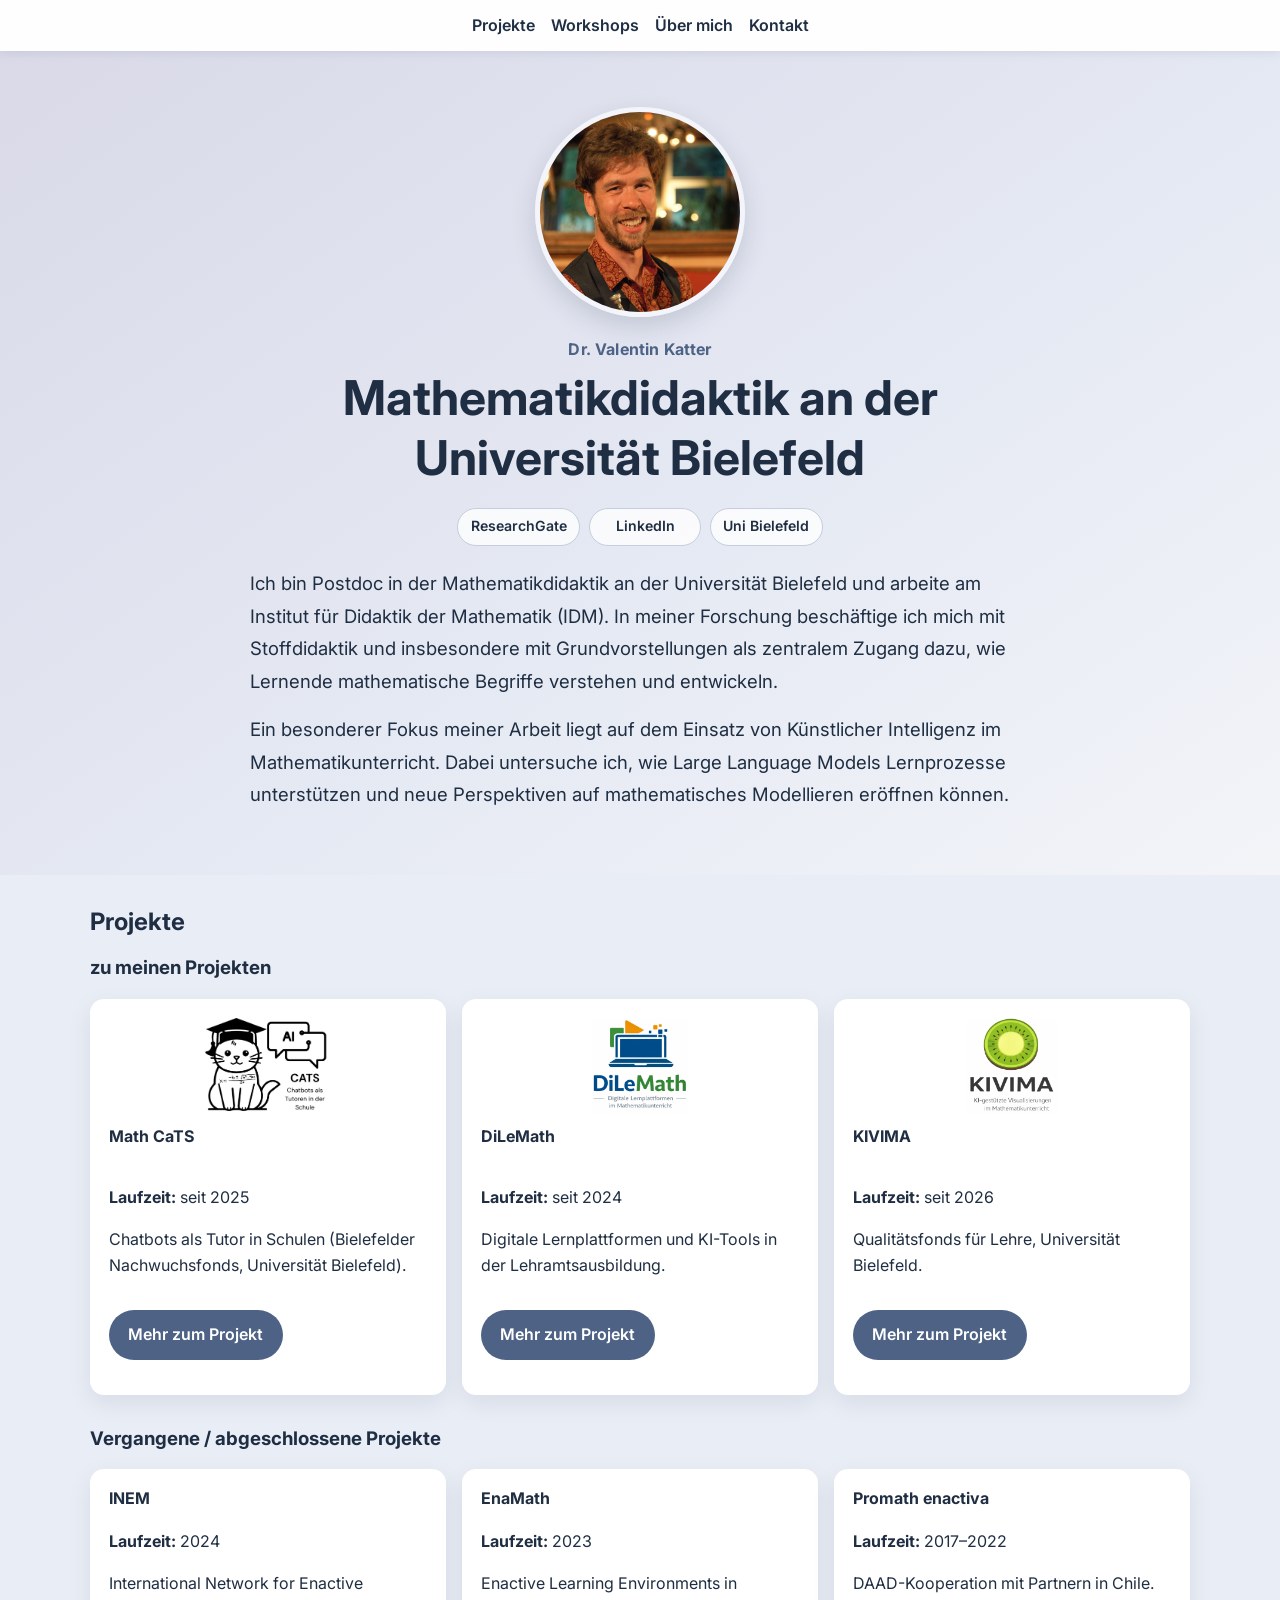
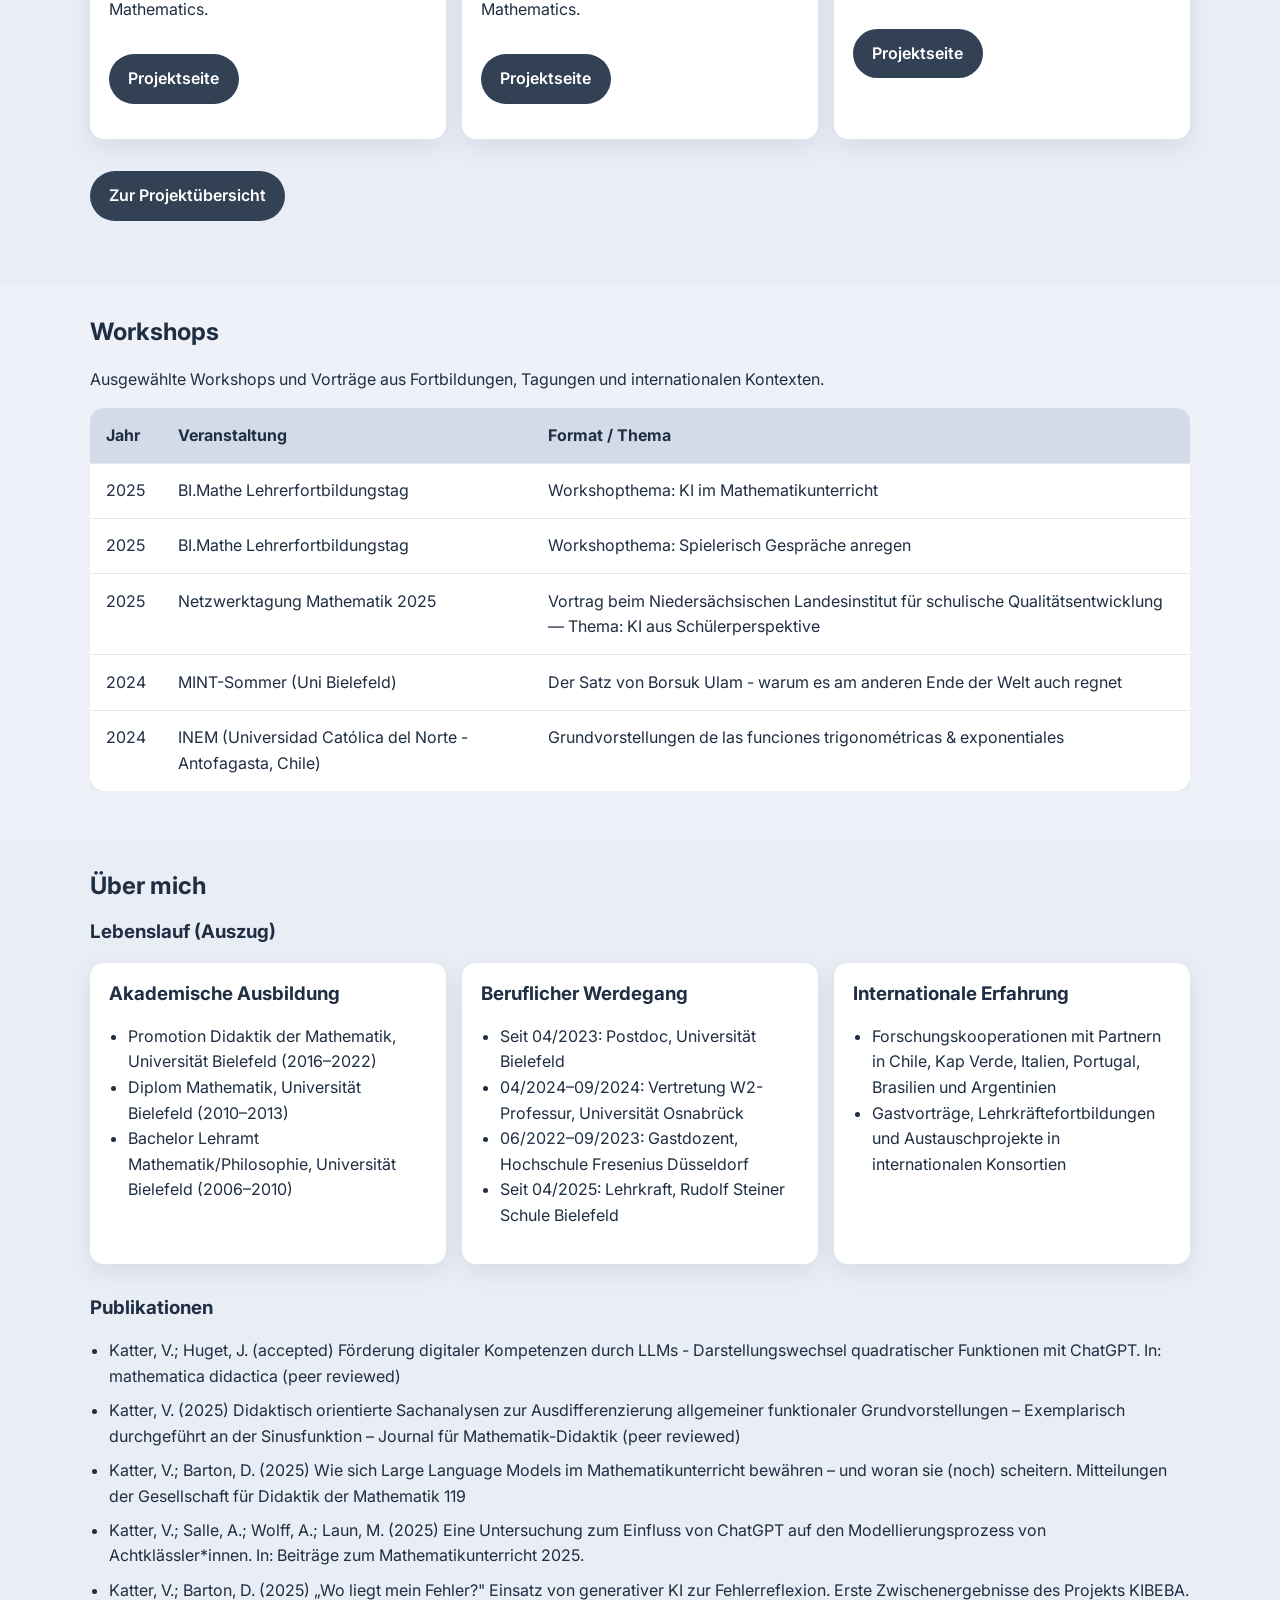
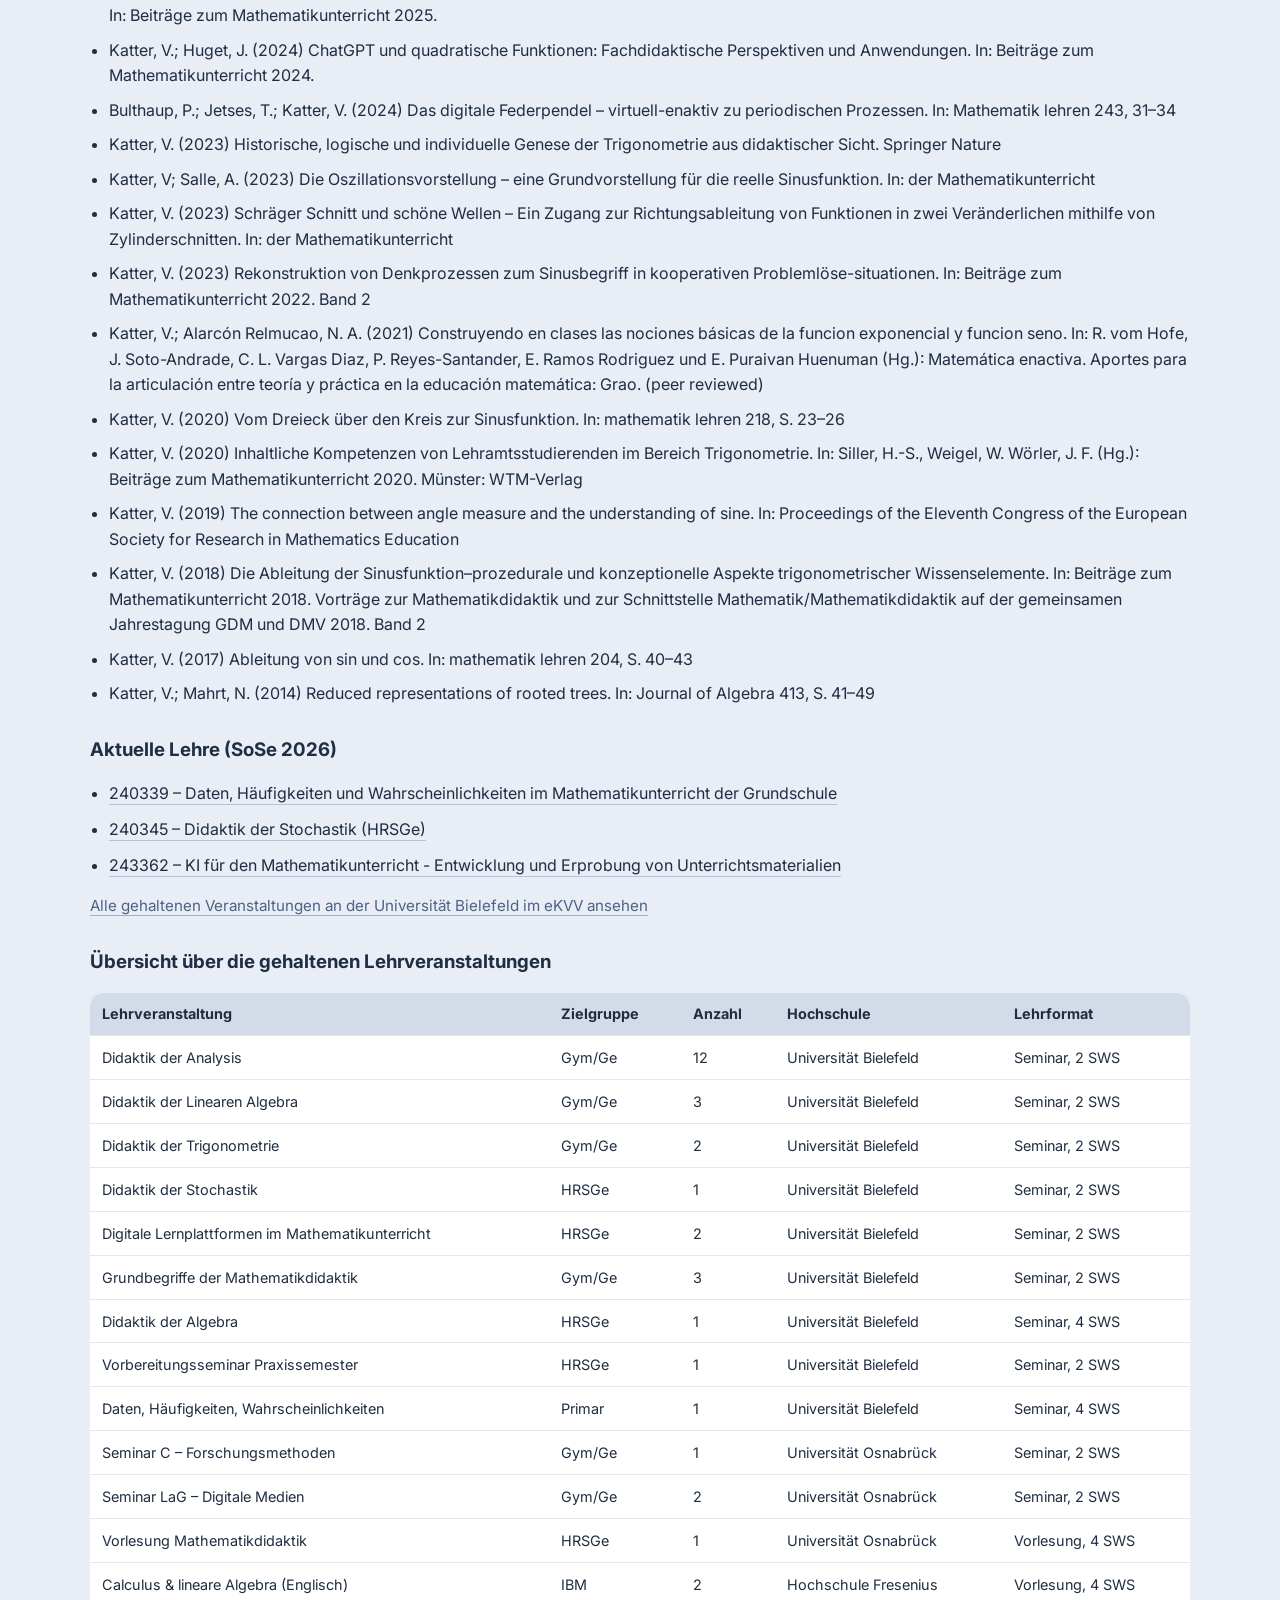
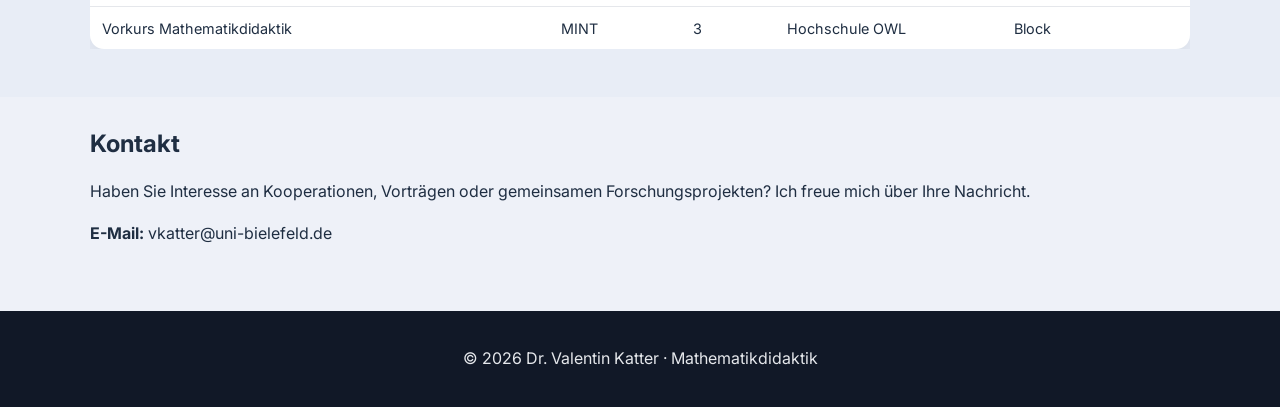
==== index.html @ ae13b2d5 "Ordne Lehre neu: aktuelle Veranstaltungen zuerst und kompakte Übersicht" ====
<!DOCTYPE html>
<html lang="de">
  <head>
    <meta charset="UTF-8" />
    <meta name="viewport" content="width=device-width, initial-scale=1.0" />
    <title>Dr. Valentin Katter | Mathematikdidaktik</title>
    <link rel="icon" type="image/svg+xml" href="favicon-zeta.svg" />
    <link rel="preconnect" href="https://fonts.googleapis.com" />
    <link rel="preconnect" href="https://fonts.gstatic.com" crossorigin />
    <link
      href="https://fonts.googleapis.com/css2?family=Inter:wght@400;600;700&display=swap"
      rel="stylesheet"
    />
    <link rel="stylesheet" href="styles.css" />
  </head>
  <body>
    <header class="site-header">
      <div class="container nav-wrap">
        <nav>
          <ul class="nav-links">
            <li><a href="#projekte-title">Projekte</a></li>
            <li><a href="#workshops-title">Workshops</a></li>
            <li><a href="#ueber-mich-title">Über mich</a></li>
            <li><a href="#kontakt-title">Kontakt</a></li>
          </ul>
        </nav>
      </div>
    </header>

    <main>
      <section class="hero">
        <div class="container hero-intro">
          <img
            class="portrait"
            src="images/Valentin_Katter_Kozma.png"
            alt="Portrait von Dr. Valentin Katter"
          />
          <p class="tag">Dr. Valentin Katter</p>
          <h1>Mathematikdidaktik an der Universität Bielefeld</h1>
          <div class="social-links" aria-label="Social Links">
            <a class="social-btn" href="https://www.researchgate.net/profile/Valentin-Katter" target="_blank" rel="noopener noreferrer">ResearchGate</a>
            <a class="social-btn" href="https://www.linkedin.com/in/valentin-katter-74b142402/" target="_blank" rel="noopener noreferrer">LinkedIn</a>
            <a class="social-btn" href="https://ekvv.uni-bielefeld.de/pers_publ/publ/PersonDetail.jsp?personId=78762114" target="_blank" rel="noopener noreferrer">Uni Bielefeld</a>
          </div>
          <div class="hero-text">
            <p>
              Ich bin Postdoc in der Mathematikdidaktik an der Universität Bielefeld und arbeite am Institut für Didaktik der Mathematik (IDM). In meiner Forschung beschäftige ich mich mit Stoffdidaktik und insbesondere mit Grundvorstellungen als zentralem Zugang dazu, wie Lernende mathematische Begriffe verstehen und entwickeln.
            </p>
            <p>
              Ein besonderer Fokus meiner Arbeit liegt auf dem Einsatz von Künstlicher Intelligenz im Mathematikunterricht. Dabei untersuche ich, wie Large Language Models Lernprozesse unterstützen und neue Perspektiven auf mathematisches Modellieren eröffnen können.
            </p>
          </div>
        </div>
      </section>

      <section id="projekte" class="section alt">
        <div class="container">
          <h2 id="projekte-title">Projekte</h2>
          <h3>zu meinen Projekten</h3>
          <div class="card-grid">
            <article class="card">
              <img class="project-logo" src="projects/Math_CaTS/CATS_Logo.jpg" alt="Math CaTS Logo" />
              <h4 class="project-title">Math CaTS</h4>
              <p><strong>Laufzeit:</strong> seit 2025 </p>
              <p>Chatbots als Tutor in Schulen (Bielefelder Nachwuchsfonds, Universität Bielefeld).</p>
              <p><a class="btn" href="projects/math-cats.html">Mehr zum Projekt</a></p>
              </article>
            <article class="card">
              <img class="project-logo" src="projects/DiLeMath-Logo.png" alt="DiLeMath Logo" />
              <h4 class="project-title">DiLeMath</h4>
              <p><strong>Laufzeit:</strong> seit 2024</p>
              <p>Digitale Lernplattformen und KI-Tools in der Lehramtsausbildung.</p>
              <p><a class="btn" href="projects/dilemath.html">Mehr zum Projekt</a></p>
            </article>
            <article class="card">
              <img class="project-logo kivima-logo" src="KIVIMA-Logo_new.png" alt="KIVIMA Logo" />
              <h4 class="project-title">KIVIMA</h4>
              <p><strong>Laufzeit:</strong> seit 2026</p>
              <p>Qualitätsfonds für Lehre, Universität Bielefeld.</p>
              <p><a class="btn" href="projects/qf-visualisierung.html">Mehr zum Projekt</a></p>
            </article>
          </div>

          <h3 class="section-subtitle">Vergangene / abgeschlossene Projekte</h3>
          <div class="card-grid">
            <article class="card">
              <h4>INEM</h4>
              <p><strong>Laufzeit:</strong> 2024</p>
              <p>International Network for Enactive Mathematics.</p>
              <p><a class="btn btn-secondary" href="projects/inem.html">Projektseite</a></p>
            </article>
            <article class="card">
              <h4>EnaMath</h4>
              <p><strong>Laufzeit:</strong> 2023</p>
              <p>Enactive Learning Environments in Mathematics.</p>
              <p><a class="btn btn-secondary" href="projects/enamath.html">Projektseite</a></p>
            </article>
            <article class="card">
              <h4>Promath enactiva</h4>
              <p><strong>Laufzeit:</strong> 2017–2022</p>
              <p>DAAD-Kooperation mit Partnern in Chile.</p>
              <p><a class="btn btn-secondary" href="projects/promath-enactiva.html">Projektseite</a></p>
            </article>
          </div>
          <p><a class="btn btn-secondary" href="projects.html">Zur Projektübersicht</a></p>
        </div>
      </section>

      <section id="workshops" class="section">
        <div class="container">
          <h2 id="workshops-title">Workshops</h2>
          <p>
            Ausgewählte Workshops und Vorträge aus Fortbildungen, Tagungen und
            internationalen Kontexten.
          </p>
          <div class="table-wrap">
            <table class="cv-table" aria-label="Übersicht Workshops und Vorträge">
              <thead>
                <tr>
                  <th>Jahr</th>
                  <th>Veranstaltung</th>
                  <th>Format / Thema</th>
                </tr>
              </thead>
              <tbody>
                <tr>
                  <td>2025</td>
                  <td>BI.Mathe Lehrerfortbildungstag</td>
                  <td>Workshopthema: KI im Mathematikunterricht</td>
                </tr>
                <tr>
                  <td>2025</td>
                  <td>BI.Mathe Lehrerfortbildungstag</td>
                  <td>Workshopthema: Spielerisch Gespräche anregen</td>
                </tr>
                <tr>
                  <td>2025</td>
                  <td>Netzwerktagung Mathematik 2025</td>
                  <td>Vortrag beim Niedersächsischen Landesinstitut für schulische Qualitätsentwicklung — Thema: KI aus Schülerperspektive</td>
                </tr>
                <tr>
                  <td>2024</td>
                  <td>MINT-Sommer (Uni Bielefeld)</td>
                  <td>Der Satz von Borsuk Ulam - warum es am anderen Ende der Welt auch regnet</td>
                </tr>
                <tr>
                  <td>2024</td>
                  <td>INEM (Universidad Católica del Norte - Antofagasta, Chile)</td>
                  <td>Grundvorstellungen de las funciones trigonométricas &amp; exponentiales</td>
                </tr>
              </tbody>
            </table>
          </div>
        </div>
      </section>

      <section id="ueber-mich" class="section alt">
        <div class="container">
          <h2 id="ueber-mich-title">Über mich</h2>
          <h3>Lebenslauf (Auszug)</h3>
          <div class="card-grid">
            <article class="card">
              <h3>Akademische Ausbildung</h3>
              <ul class="list">
                <li>Promotion Didaktik der Mathematik, Universität Bielefeld (2016–2022)</li>
                <li>Diplom Mathematik, Universität Bielefeld (2010–2013)</li>
                <li>Bachelor Lehramt Mathematik/Philosophie, Universität Bielefeld (2006–2010)</li>
              </ul>
            </article>
            <article class="card">
              <h3>Beruflicher Werdegang</h3>
              <ul class="list">
                <li>Seit 04/2023: Postdoc, Universität Bielefeld</li>
                <li>04/2024–09/2024: Vertretung W2-Professur, Universität Osnabrück</li>
                <li>06/2022–09/2023: Gastdozent, Hochschule Fresenius Düsseldorf</li>
                <li>Seit 04/2025: Lehrkraft, Rudolf Steiner Schule Bielefeld</li>
              </ul>
            </article>
            <article class="card">
              <h3>Internationale Erfahrung</h3>
              <ul class="list">
                <li>Forschungskooperationen mit Partnern in Chile, Kap Verde, Italien, Portugal, Brasilien und Argentinien</li>
                <li>Gastvorträge, Lehrkräftefortbildungen und Austauschprojekte in internationalen Konsortien</li>
              </ul>
            </article>
          </div>
          <h3 class="section-subtitle">Publikationen</h3>
          <ul class="list publication-list">
            <li>Katter, V.; Huget, J. (accepted) Förderung digitaler Kompetenzen durch LLMs - Darstellungswechsel quadratischer Funktionen mit ChatGPT. In: mathematica didactica (peer reviewed)</li>
            <li>Katter, V. (2025) Didaktisch orientierte Sachanalysen zur Ausdifferenzierung allgemeiner funktionaler Grundvorstellungen – Exemplarisch durchgeführt an der Sinusfunktion – Journal für Mathematik-Didaktik (peer reviewed)</li>
            <li>Katter, V.; Barton, D. (2025) Wie sich Large Language Models im Mathematikunterricht bewähren – und woran sie (noch) scheitern. Mitteilungen der Gesellschaft für Didaktik der Mathematik 119</li>
            <li>Katter, V.; Salle, A.; Wolff, A.; Laun, M. (2025) Eine Untersuchung zum Einfluss von ChatGPT auf den Modellierungsprozess von Achtklässler*innen. In: Beiträge zum Mathematikunterricht 2025.</li>
            <li>Katter, V.; Barton, D. (2025) „Wo liegt mein Fehler?" Einsatz von generativer KI zur Fehlerreflexion. Erste Zwischenergebnisse des Projekts KIBEBA. In: Beiträge zum Mathematikunterricht 2025.</li>
            <li>Katter, V.; Huget, J. (2024) ChatGPT und quadratische Funktionen: Fachdidaktische Perspektiven und Anwendungen. In: Beiträge zum Mathematikunterricht 2024.</li>
            <li>Bulthaup, P.; Jetses, T.; Katter, V. (2024) Das digitale Federpendel – virtuell-enaktiv zu periodischen Prozessen. In: Mathematik lehren 243, 31–34</li>
            <li>Katter, V. (2023) Historische, logische und individuelle Genese der Trigonometrie aus didaktischer Sicht. Springer Nature</li>
            <li>Katter, V; Salle, A. (2023) Die Oszillationsvorstellung – eine Grundvorstellung für die reelle Sinusfunktion. In: der Mathematikunterricht</li>
            <li>Katter, V. (2023) Schräger Schnitt und schöne Wellen – Ein Zugang zur Richtungsableitung von Funktionen in zwei Veränderlichen mithilfe von Zylinderschnitten. In: der Mathematikunterricht</li>
            <li>Katter, V. (2023) Rekonstruktion von Denkprozessen zum Sinusbegriff in kooperativen Problemlöse-situationen. In: Beiträge zum Mathematikunterricht 2022. Band 2</li>
            <li>Katter, V.; Alarcón Relmucao, N. A. (2021) Construyendo en clases las nociones básicas de la funcion exponencial y funcion seno. In: R. vom Hofe, J. Soto-Andrade, C. L. Vargas Diaz, P. Reyes-Santander, E. Ramos Rodriguez und E. Puraivan Huenuman (Hg.): Matemática enactiva. Aportes para la articulación entre teoría y práctica en la educación matemática: Grao. (peer reviewed)</li>
            <li>Katter, V. (2020) Vom Dreieck über den Kreis zur Sinusfunktion. In: mathematik lehren 218, S. 23–26</li>
            <li>Katter, V. (2020) Inhaltliche Kompetenzen von Lehramtsstudierenden im Bereich Trigonometrie. In: Siller, H.-S., Weigel, W. Wörler, J. F. (Hg.): Beiträge zum Mathematikunterricht 2020. Münster: WTM-Verlag</li>
            <li>Katter, V. (2019) The connection between angle measure and the understanding of sine. In: Proceedings of the Eleventh Congress of the European Society for Research in Mathematics Education</li>
            <li>Katter, V. (2018) Die Ableitung der Sinusfunktion–prozedurale und konzeptionelle Aspekte trigonometrischer Wissenselemente. In: Beiträge zum Mathematikunterricht 2018. Vorträge zur Mathematikdidaktik und zur Schnittstelle Mathematik/Mathematikdidaktik auf der gemeinsamen Jahrestagung GDM und DMV 2018. Band 2</li>
            <li>Katter, V. (2017) Ableitung von sin und cos. In: mathematik lehren 204, S. 40–43</li>
            <li>Katter, V.; Mahrt, N. (2014) Reduced representations of rooted trees. In: Journal of Algebra 413, S. 41–49</li>
          </ul>
          <h3 id="lehrveranstaltungen-title" class="section-subtitle">Aktuelle Lehre (SoSe 2026)</h3>
          <ul class="list current-teaching-list">
            <li>
              <a href="https://ekvv.uni-bielefeld.de/kvv_publ/publ/vd?id=651846566" target="_blank" rel="noopener noreferrer">
                240339 – Daten, Häufigkeiten und Wahrscheinlichkeiten im Mathematikunterricht der Grundschule
              </a>
            </li>
            <li>
              <a href="https://ekvv.uni-bielefeld.de/kvv_publ/publ/vd?id=651846781" target="_blank" rel="noopener noreferrer">
                240345 – Didaktik der Stochastik (HRSGe)
              </a>
            </li>
            <li>
              <a href="https://ekvv.uni-bielefeld.de/kvv_publ/publ/vd?id=671633134" target="_blank" rel="noopener noreferrer">
                243362 – KI für den Mathematikunterricht - Entwicklung und Erprobung von Unterrichtsmaterialien
              </a>
            </li>
          </ul>
          <p class="ekvv-overview-link">
            <a href="https://ekvv.uni-bielefeld.de/kvv_publ/publ/Lehrende_Veranstaltungen.jsp?personId=78762114" target="_blank" rel="noopener noreferrer">
              Alle gehaltenen Veranstaltungen an der Universität Bielefeld im eKVV ansehen
            </a>
          </p>
          <h3 class="section-subtitle">Übersicht über die gehaltenen Lehrveranstaltungen</h3>
          <div class="table-wrap compact-table">
            <table class="cv-table" aria-label="Übersicht Lehrveranstaltungen">
              <thead>
                <tr>
                  <th>Lehrveranstaltung</th>
                  <th>Zielgruppe</th>
                  <th>Anzahl</th>
                  <th>Hochschule</th>
                  <th>Lehrformat</th>
                </tr>
              </thead>
              <tbody>
                <tr><td>Didaktik der Analysis</td><td>Gym/Ge</td><td>12</td><td>Universität Bielefeld</td><td>Seminar, 2 SWS</td></tr>
                <tr><td>Didaktik der Linearen Algebra</td><td>Gym/Ge</td><td>3</td><td>Universität Bielefeld</td><td>Seminar, 2 SWS</td></tr>
                <tr><td>Didaktik der Trigonometrie</td><td>Gym/Ge</td><td>2</td><td>Universität Bielefeld</td><td>Seminar, 2 SWS</td></tr>
                <tr><td>Didaktik der Stochastik</td><td>HRSGe</td><td>1</td><td>Universität Bielefeld</td><td>Seminar, 2 SWS</td></tr>
                <tr><td>Digitale Lernplattformen im Mathematikunterricht</td><td>HRSGe</td><td>2</td><td>Universität Bielefeld</td><td>Seminar, 2 SWS</td></tr>
                <tr><td>Grundbegriffe der Mathematikdidaktik</td><td>Gym/Ge</td><td>3</td><td>Universität Bielefeld</td><td>Seminar, 2 SWS</td></tr>
                <tr><td>Didaktik der Algebra</td><td>HRSGe</td><td>1</td><td>Universität Bielefeld</td><td>Seminar, 4 SWS</td></tr>
                <tr><td>Vorbereitungsseminar Praxissemester</td><td>HRSGe</td><td>1</td><td>Universität Bielefeld</td><td>Seminar, 2 SWS</td></tr>
                <tr><td>Daten, Häufigkeiten, Wahrscheinlichkeiten</td><td>Primar</td><td>1</td><td>Universität Bielefeld</td><td>Seminar, 4 SWS</td></tr>
                <tr><td>Seminar C – Forschungsmethoden</td><td>Gym/Ge</td><td>1</td><td>Universität Osnabrück</td><td>Seminar, 2 SWS</td></tr>
                <tr><td>Seminar LaG – Digitale Medien</td><td>Gym/Ge</td><td>2</td><td>Universität Osnabrück</td><td>Seminar, 2 SWS</td></tr>
                <tr><td>Vorlesung Mathematikdidaktik</td><td>HRSGe</td><td>1</td><td>Universität Osnabrück</td><td>Vorlesung, 4 SWS</td></tr>
                <tr><td>Calculus & lineare Algebra (Englisch)</td><td>IBM</td><td>2</td><td>Hochschule Fresenius</td><td>Vorlesung, 4 SWS</td></tr>
                <tr><td>Vorkurs Mathematikdidaktik</td><td>MINT</td><td>3</td><td>Hochschule OWL</td><td>Block</td></tr>
              </tbody>
            </table>
          </div>
        </div>
      </section>

      <section id="kontakt" class="section">
        <div class="container">
          <h2 id="kontakt-title">Kontakt</h2>
          <p>
            Haben Sie Interesse an Kooperationen, Vorträgen oder gemeinsamen
            Forschungsprojekten? Ich freue mich über Ihre Nachricht.
          </p>
          <p><strong>E-Mail:</strong> vkatter@uni-bielefeld.de</p>
        </div>
      </section>
    </main>

    <footer class="site-footer">
      <div class="container">
        <p>© 2026 Dr. Valentin Katter · Mathematikdidaktik</p>
      </div>
    </footer>
  </body>
</html>
---- styles.css ----
:root {
  --bg: #eef1f8;
  --text: #1f2e42;
  --primary: #4d6285;
  --card: #ffffff;
  --muted: #5a6780;
  --header-offset: 4.5rem;
}

* {
  box-sizing: border-box;
}

html {
  scroll-padding-top: var(--header-offset);
}

body {
  margin: 0;
  font-family: "Inter", system-ui, -apple-system, BlinkMacSystemFont, "Segoe UI", sans-serif;
  line-height: 1.6;
  color: var(--text);
  background: var(--bg);
}

.container {
  width: min(1100px, 92%);
  margin: 0 auto;
}

.site-header {
  position: sticky;
  top: 0;
  background: rgba(255, 255, 255, 0.92);
  backdrop-filter: blur(4px);
  box-shadow: 0 1px 10px rgba(34, 48, 72, 0.1);
  z-index: 10;
}

.nav-wrap {
  display: flex;
  justify-content: center;
  align-items: center;
  padding: 0.8rem 0;
}

.nav-links {
  list-style: none;
  display: flex;
  gap: 1rem;
  margin: 0;
  padding: 0;
  justify-content: center;
}

.nav-links a {
  text-decoration: none;
  color: var(--text);
  font-weight: 600;
}

.hero {
  padding: 3.5rem 0 3rem;
  background: linear-gradient(145deg, #d9d9e8 0%, #e5e9f3 55%, #f2f4f8 100%);
}

.hero-intro {
  max-width: 820px;
  margin: 0 auto;
  text-align: center;
}

.tag {
  color: var(--primary);
  font-weight: 700;
  margin: 0 0 0.35rem;
  letter-spacing: 0.01em;
}

h1,
h2,
h3,
h4 {
  line-height: 1.25;
  margin-top: 0;
}

h1 {
  font-size: clamp(2rem, 4vw, 3rem);
  margin-bottom: 1.2rem;
}

.hero-card,
.card,
.member {
  background: var(--card);
  border-radius: 14px;
  padding: 1.2rem;
  box-shadow: 0 8px 24px rgba(15, 23, 42, 0.08);
}

.hero-card ul {
  margin: 0;
  padding-left: 1.2rem;
}

.portrait {
  width: 210px;
  height: 210px;
  border-radius: 50%;
  object-fit: cover;
  object-position: center 12%;
  border: 5px solid #f3f5fb;
  display: block;
  margin: 0 auto 1.25rem;
  box-shadow: 0 10px 25px rgba(38, 52, 77, 0.16);
}

.social-links {
  display: flex;
  justify-content: center;
  flex-wrap: wrap;
  gap: 0.55rem;
  margin: 0.4rem 0 1.35rem;
}

.social-btn {
  display: inline-flex;
  align-items: center;
  justify-content: center;
  min-width: 112px;
  padding: 0.42rem 0.78rem;
  border-radius: 999px;
  border: 1px solid #c4cede;
  background: rgba(255, 255, 255, 0.8);
  text-decoration: none;
  color: var(--text);
  font-size: 0.88rem;
  font-weight: 600;
  transition: all 0.2s ease;
}

.social-btn:hover {
  background: #ffffff;
  border-color: #94a7c4;
}

.hero-text {
  max-width: 780px;
  margin: 0 auto;
  text-align: left;
  font-size: 1.16rem;
  line-height: 1.75;
}

.hero-text p {
  margin: 0 0 1rem;
}

.btn {
  display: inline-block;
  margin-top: 1rem;
  text-decoration: none;
  background: var(--primary);
  color: white;
  font-weight: 600;
  padding: 0.75rem 1.2rem;
  border-radius: 999px;
}

.btn-secondary {
  background: #334155;
}

.section {
  padding: 2rem 0 3rem;
}

.table-wrap {
  overflow-x: auto;
}

.cv-table {
  width: 100%;
  border-collapse: collapse;
  background: var(--card);
  border-radius: 14px;
  overflow: hidden;
  box-shadow: 0 8px 24px rgba(15, 23, 42, 0.08);
}

.cv-table th,
.cv-table td {
  text-align: left;
  padding: 0.9rem 1rem;
  border-bottom: 1px solid #e5e7eb;
  vertical-align: top;
}

.cv-table th {
  background: #d3dbe8;
}

.cv-table tbody tr:last-child td {
  border-bottom: none;
}

.alt {
  background: #e8edf6;
}

.card-grid,
.team-grid {
  display: grid;
  grid-template-columns: repeat(3, minmax(0, 1fr));
  gap: 1rem;
}

.detail-card {
  margin-bottom: 1rem;
}

.project-logo {
  display: block;
  width: min(100%, 180px);
  height: 96px;
  object-fit: contain;
  border-radius: 10px;
  background: #fff;
  margin: 0 auto 0.75rem;
}

.project-logo-large {
  width: min(100%, 280px);
  max-height: 130px;
  margin-bottom: 1rem;
}


.kivima-logo {
  width: min(100%, 270px);
  max-height: 135px;
}

.project-logo-large.kivima-logo {
  width: min(100%, 420px);
  max-height: 195px;
}

.section-subtitle {
  margin-top: 2rem;
}

.list {
  padding-left: 1.2rem;
}

.publication-list li {
  margin-bottom: 0.55rem;
}

.current-teaching-list li {
  margin-bottom: 0.65rem;
}

.current-teaching-list a {
  color: var(--text);
  text-decoration: none;
  border-bottom: 1px solid #b8c3d7;
  padding-bottom: 1px;
}

.current-teaching-list a:hover {
  color: var(--primary);
  border-bottom-color: var(--primary);
}

.ekvv-overview-link {
  margin: 0.35rem 0 0.7rem;
  font-size: 0.95rem;
}

.ekvv-overview-link a {
  color: var(--primary);
  text-decoration: none;
  border-bottom: 1px solid rgba(77, 98, 133, 0.45);
}

.ekvv-overview-link a:hover {
  border-bottom-color: var(--primary);
}

.compact-table .cv-table {
  font-size: 0.9rem;
}

.compact-table .cv-table th,
.compact-table .cv-table td {
  padding: 0.62rem 0.72rem;
}

.project-title {
  min-height: 2.4em;
}

.site-footer {
  background: #111827;
  color: #e5e7eb;
  text-align: center;
  padding: 1.2rem 0;
}

@media (max-width: 900px) {
  .card-grid,
  .team-grid,
  .project-layout {
    grid-template-columns: 1fr;
  }

  .nav-links {
    flex-wrap: wrap;
    justify-content: center;
    gap: 0.55rem 0.9rem;
    font-size: 0.95rem;
  }
}

@media (max-width: 640px) {
  html {
    scroll-padding-top: 6.25rem;
  }

  :root {
    --header-offset: 6.25rem;
  }

  .nav-wrap {
    padding: 0.6rem 0;
  }

  .nav-links {
    font-size: 0.88rem;
    gap: 0.45rem 0.7rem;
  }

  .cv-table th,
  .cv-table td {
    padding: 0.7rem 0.75rem;
    font-size: 0.92rem;
  }

  .portrait {
    width: 180px;
    height: 180px;
  }

  .hero-text {
    font-size: 1.05rem;
  }
}


.project-layout {
  display: grid;
  grid-template-columns: 320px 1fr;
  gap: 1rem;
  align-items: start;
}

.project-sidebar {
  position: sticky;
  top: 5.5rem;
}

.compact-list {
  margin: 0;
  padding-left: 1rem;
}

.sidebar-heading {
  margin: 1rem 0 0.35rem;
  font-weight: 700;
  color: var(--muted);
}

.compact-list li {
  margin-bottom: 0.5rem;
}

.compact-list a {
  color: var(--text);
  text-decoration: none;
}

.compact-list a:hover {
  text-decoration: underline;
}

.project-content h1 {
  font-size: clamp(1.6rem, 3vw, 2.2rem);
}

@media (max-width: 900px) {
  .project-layout {
    grid-template-columns: 1fr;
  }

  .project-sidebar {
    position: static;
  }
}
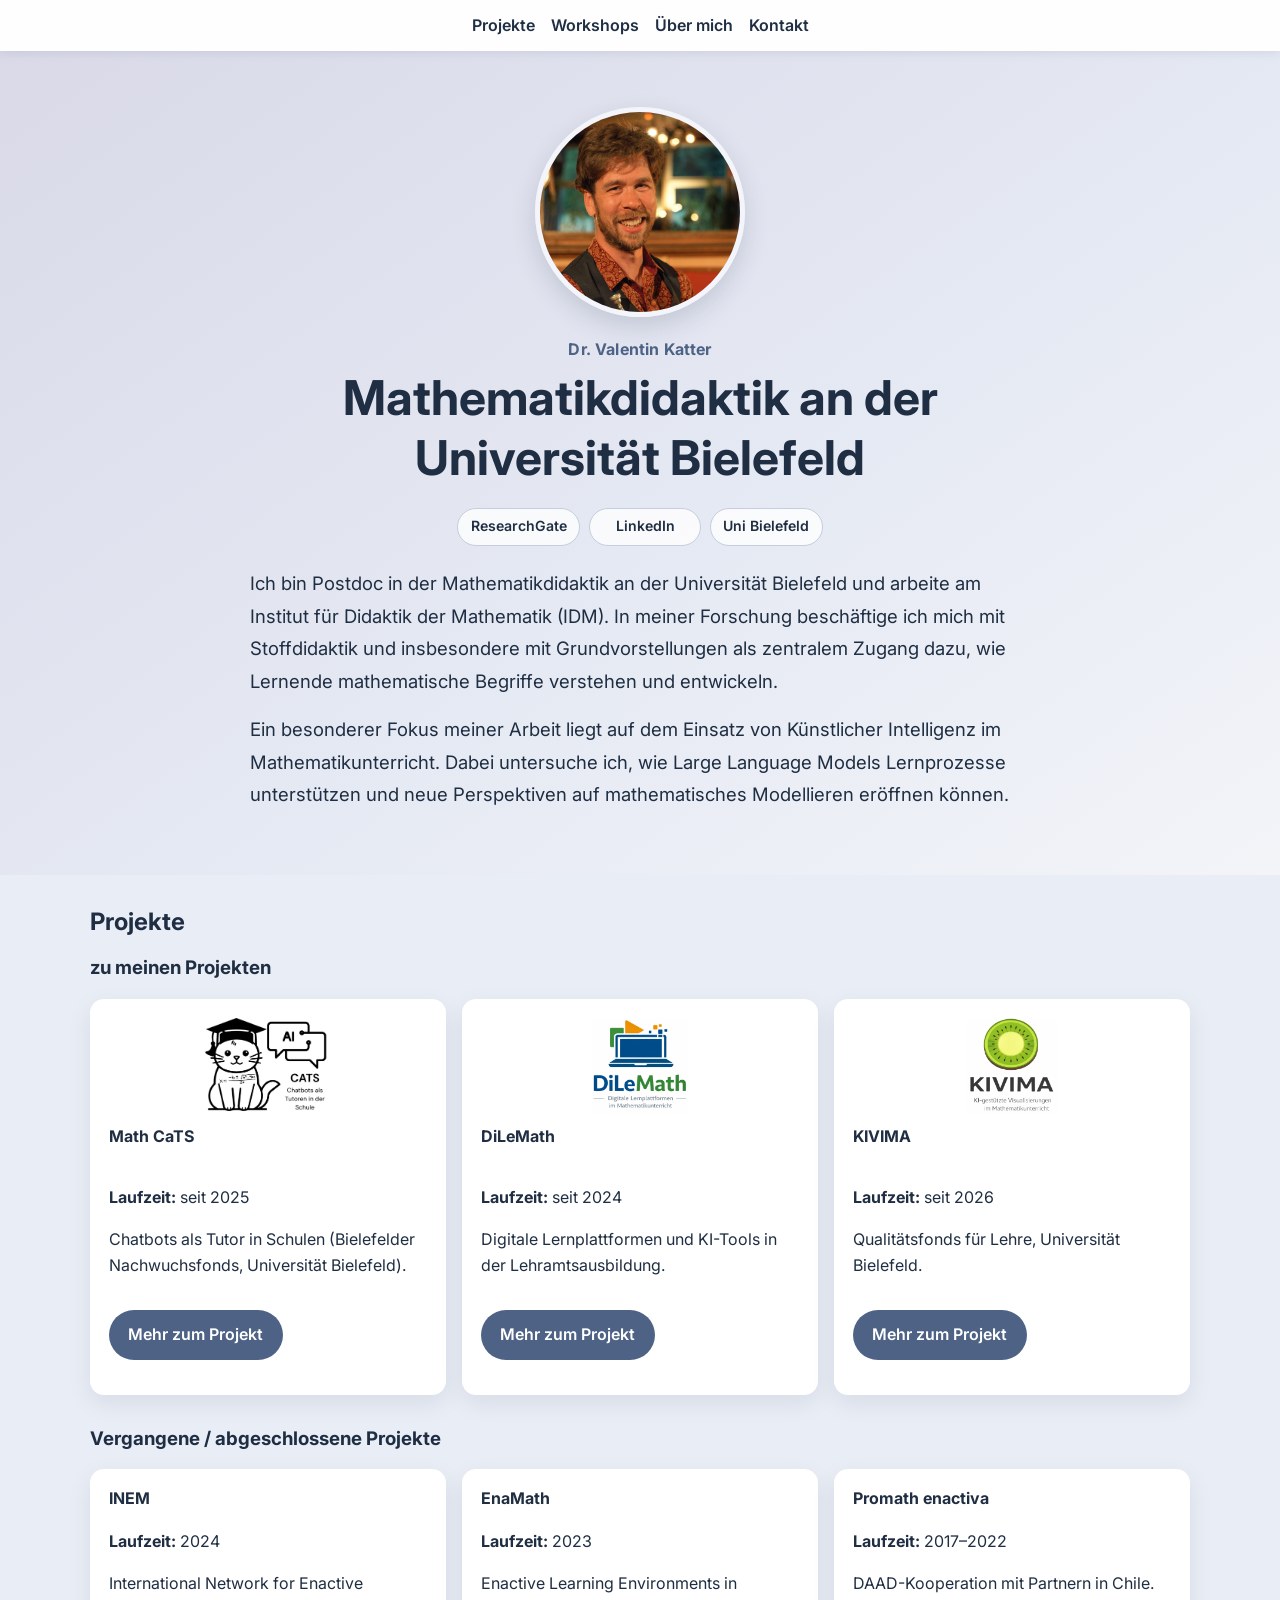
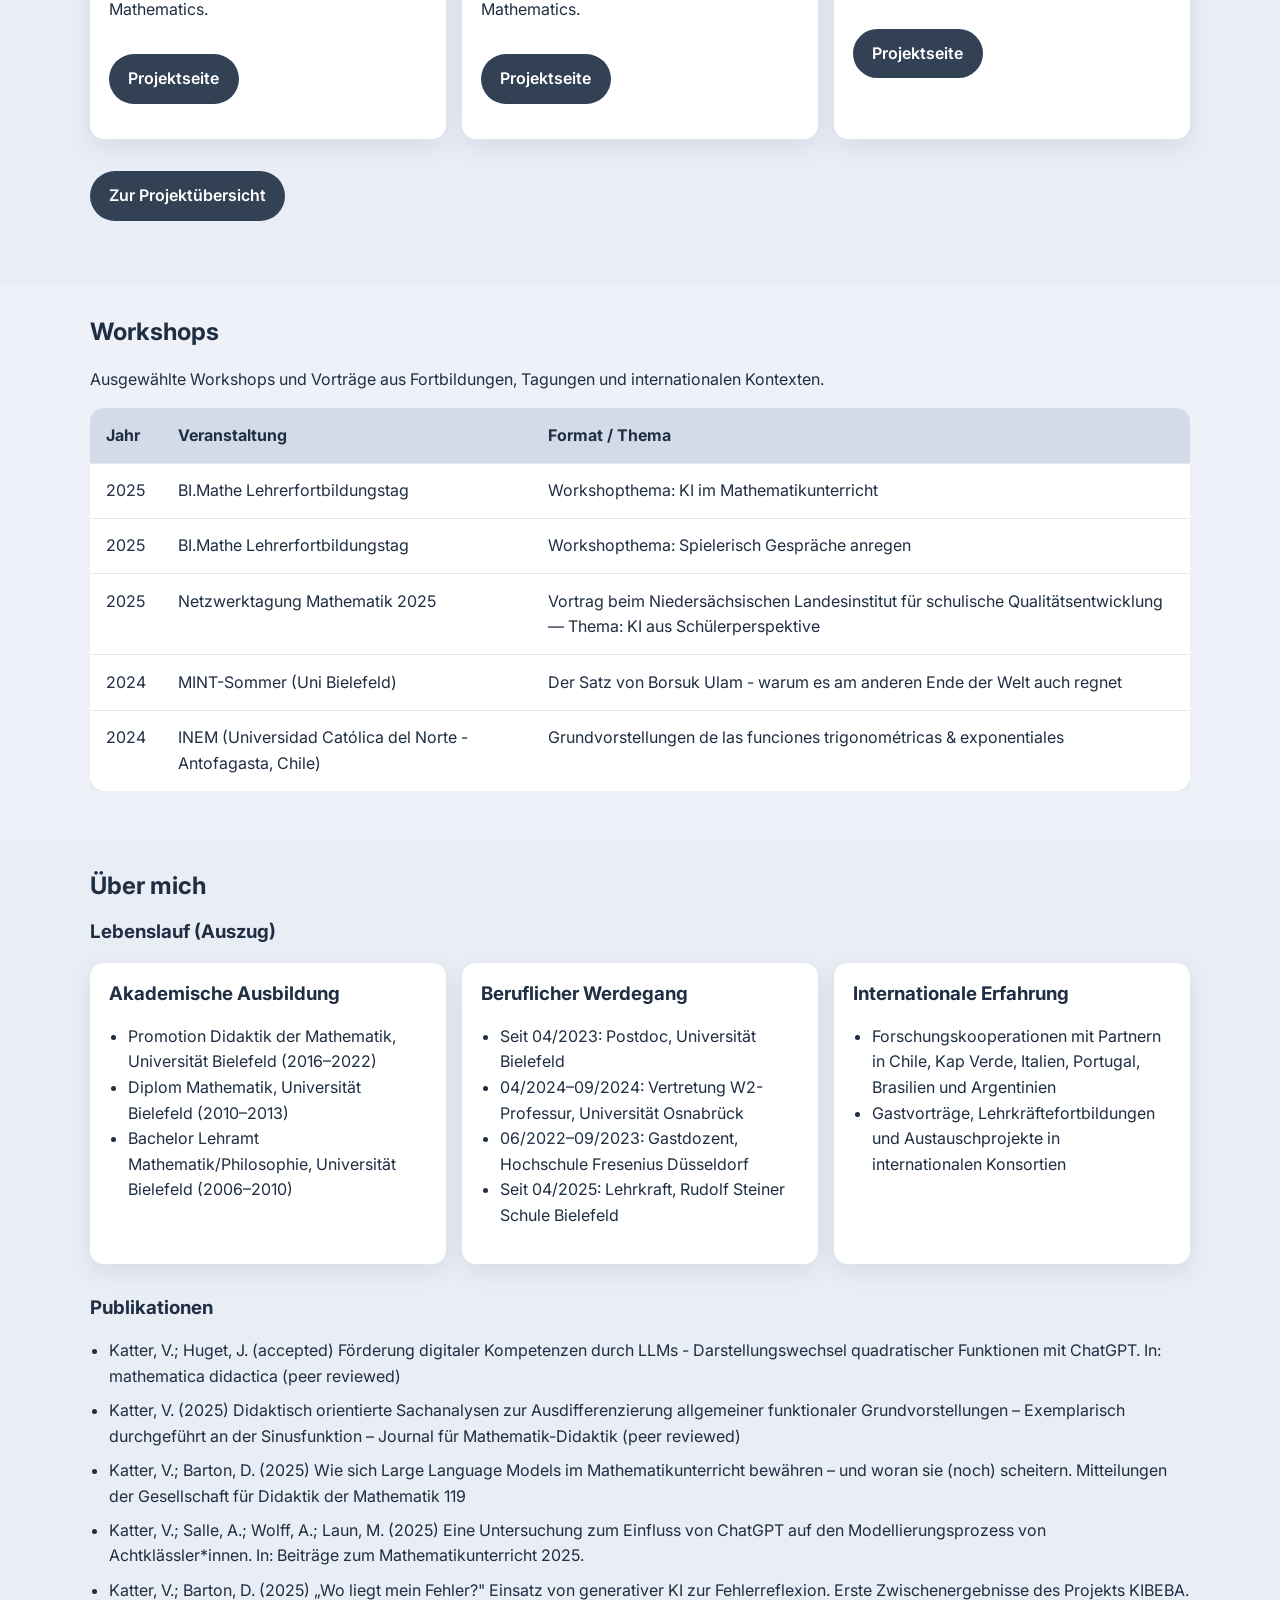
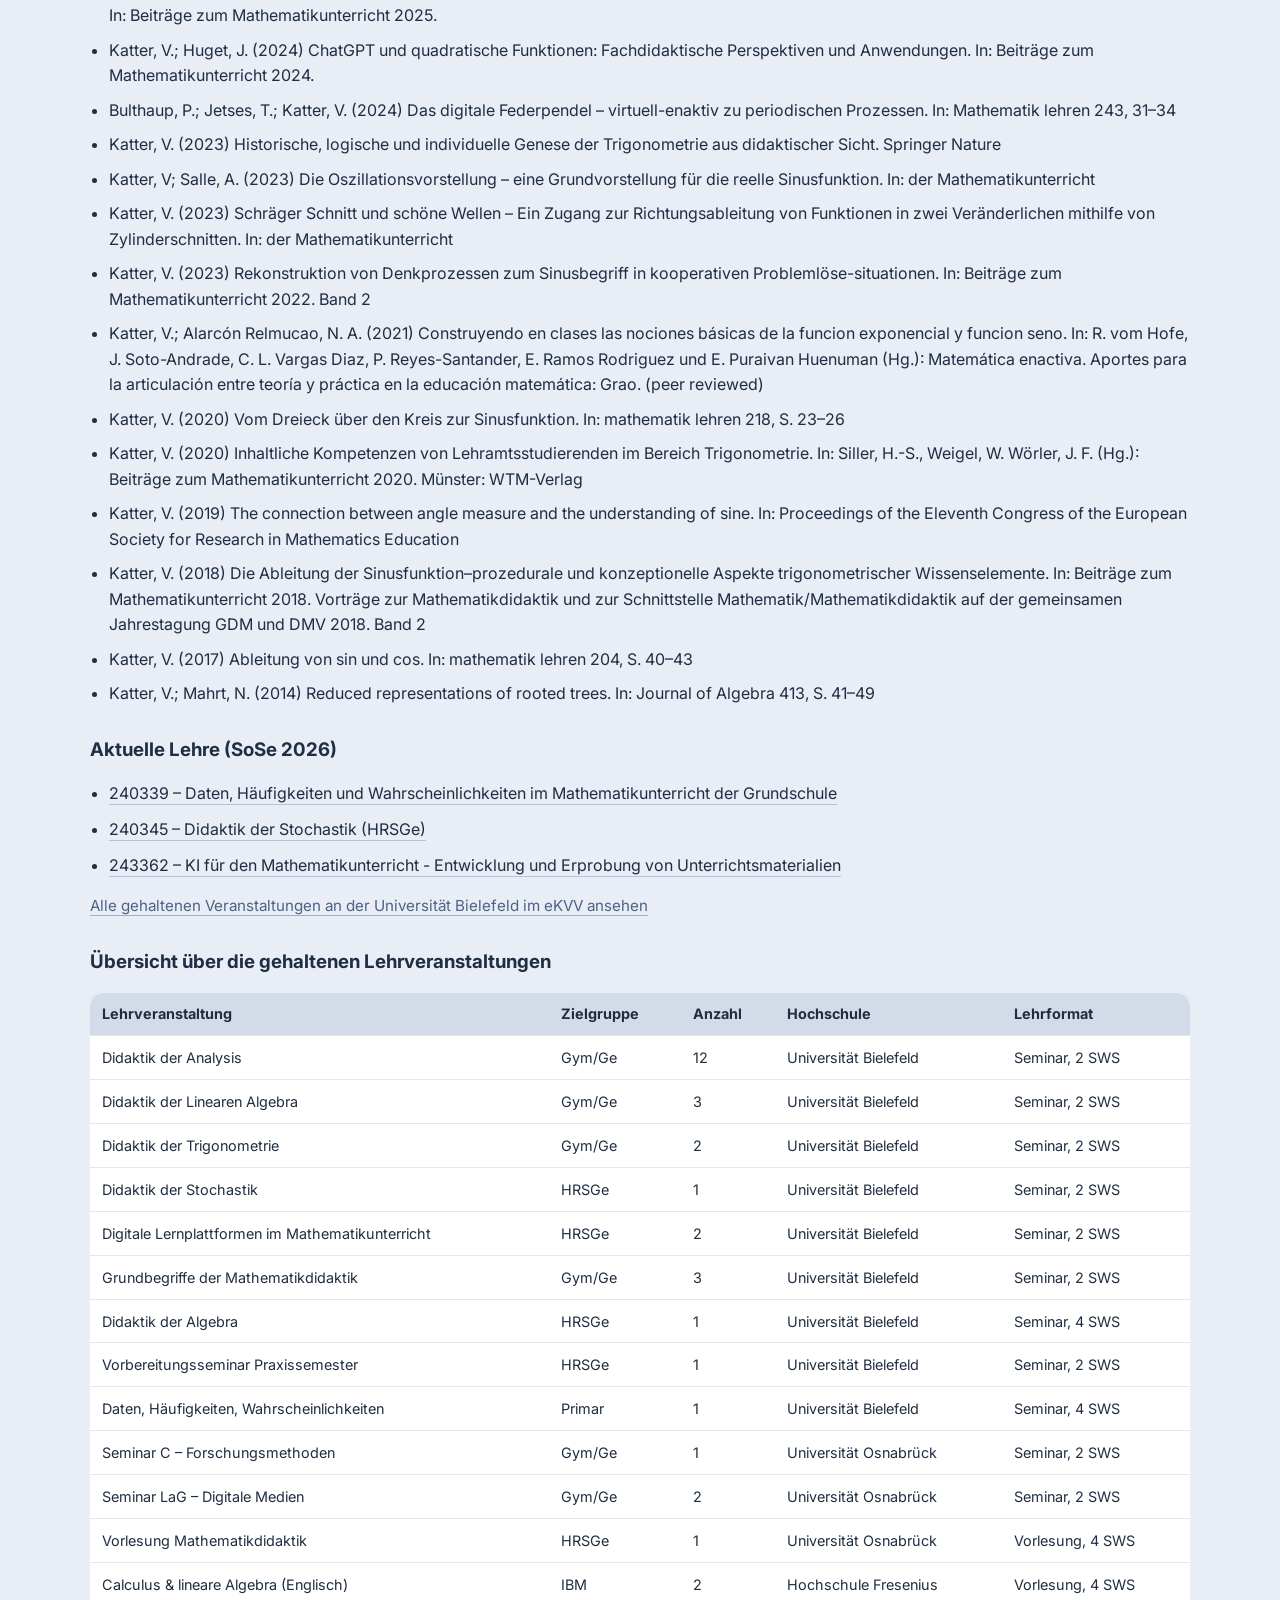
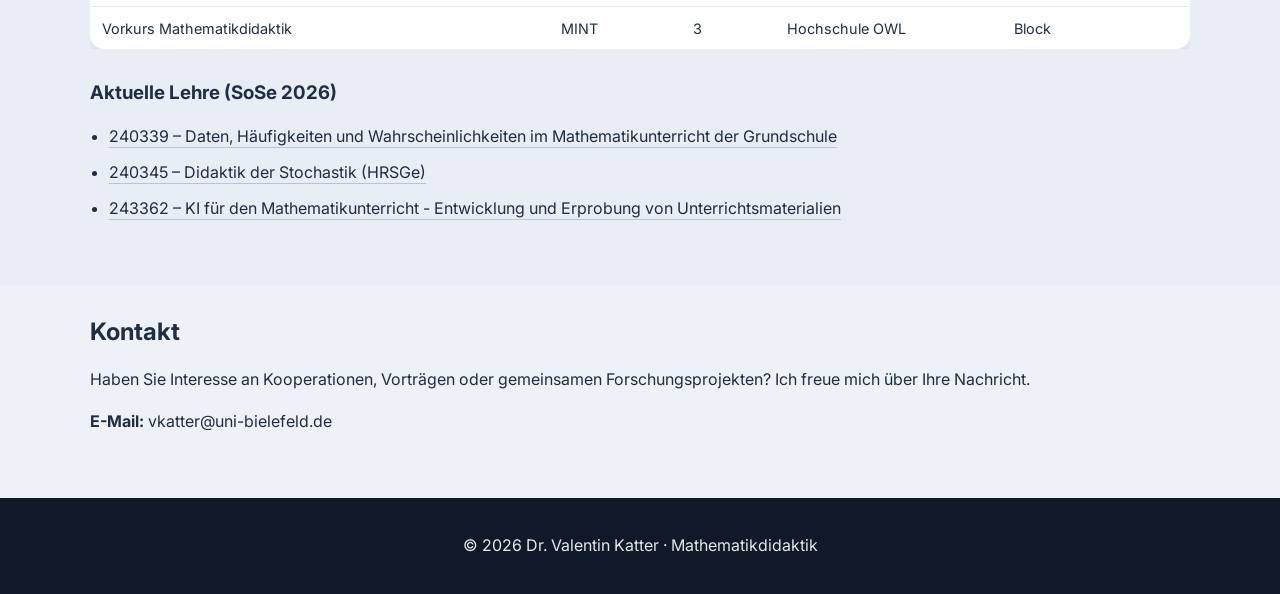
==== commit 93c8775b: "Merge branch 'main' into codex/update-homepage-layout-and-content-ggrxyg" ====
--- a/index.html
+++ b/index.html
@@ -258,6 +258,24 @@
               </tbody>
             </table>
           </div>
+          <h3 class="section-subtitle">Aktuelle Lehre (SoSe 2026)</h3>
+          <ul class="list current-teaching-list">
+            <li>
+              <a href="https://ekvv.uni-bielefeld.de/kvv_publ/publ/vd?id=651846566" target="_blank" rel="noopener noreferrer">
+                240339 – Daten, Häufigkeiten und Wahrscheinlichkeiten im Mathematikunterricht der Grundschule
+              </a>
+            </li>
+            <li>
+              <a href="https://ekvv.uni-bielefeld.de/kvv_publ/publ/vd?id=651846781" target="_blank" rel="noopener noreferrer">
+                240345 – Didaktik der Stochastik (HRSGe)
+              </a>
+            </li>
+            <li>
+              <a href="https://ekvv.uni-bielefeld.de/kvv_publ/publ/vd?id=671633134" target="_blank" rel="noopener noreferrer">
+                243362 – KI für den Mathematikunterricht - Entwicklung und Erprobung von Unterrichtsmaterialien
+              </a>
+            </li>
+          </ul>
         </div>
       </section>
 
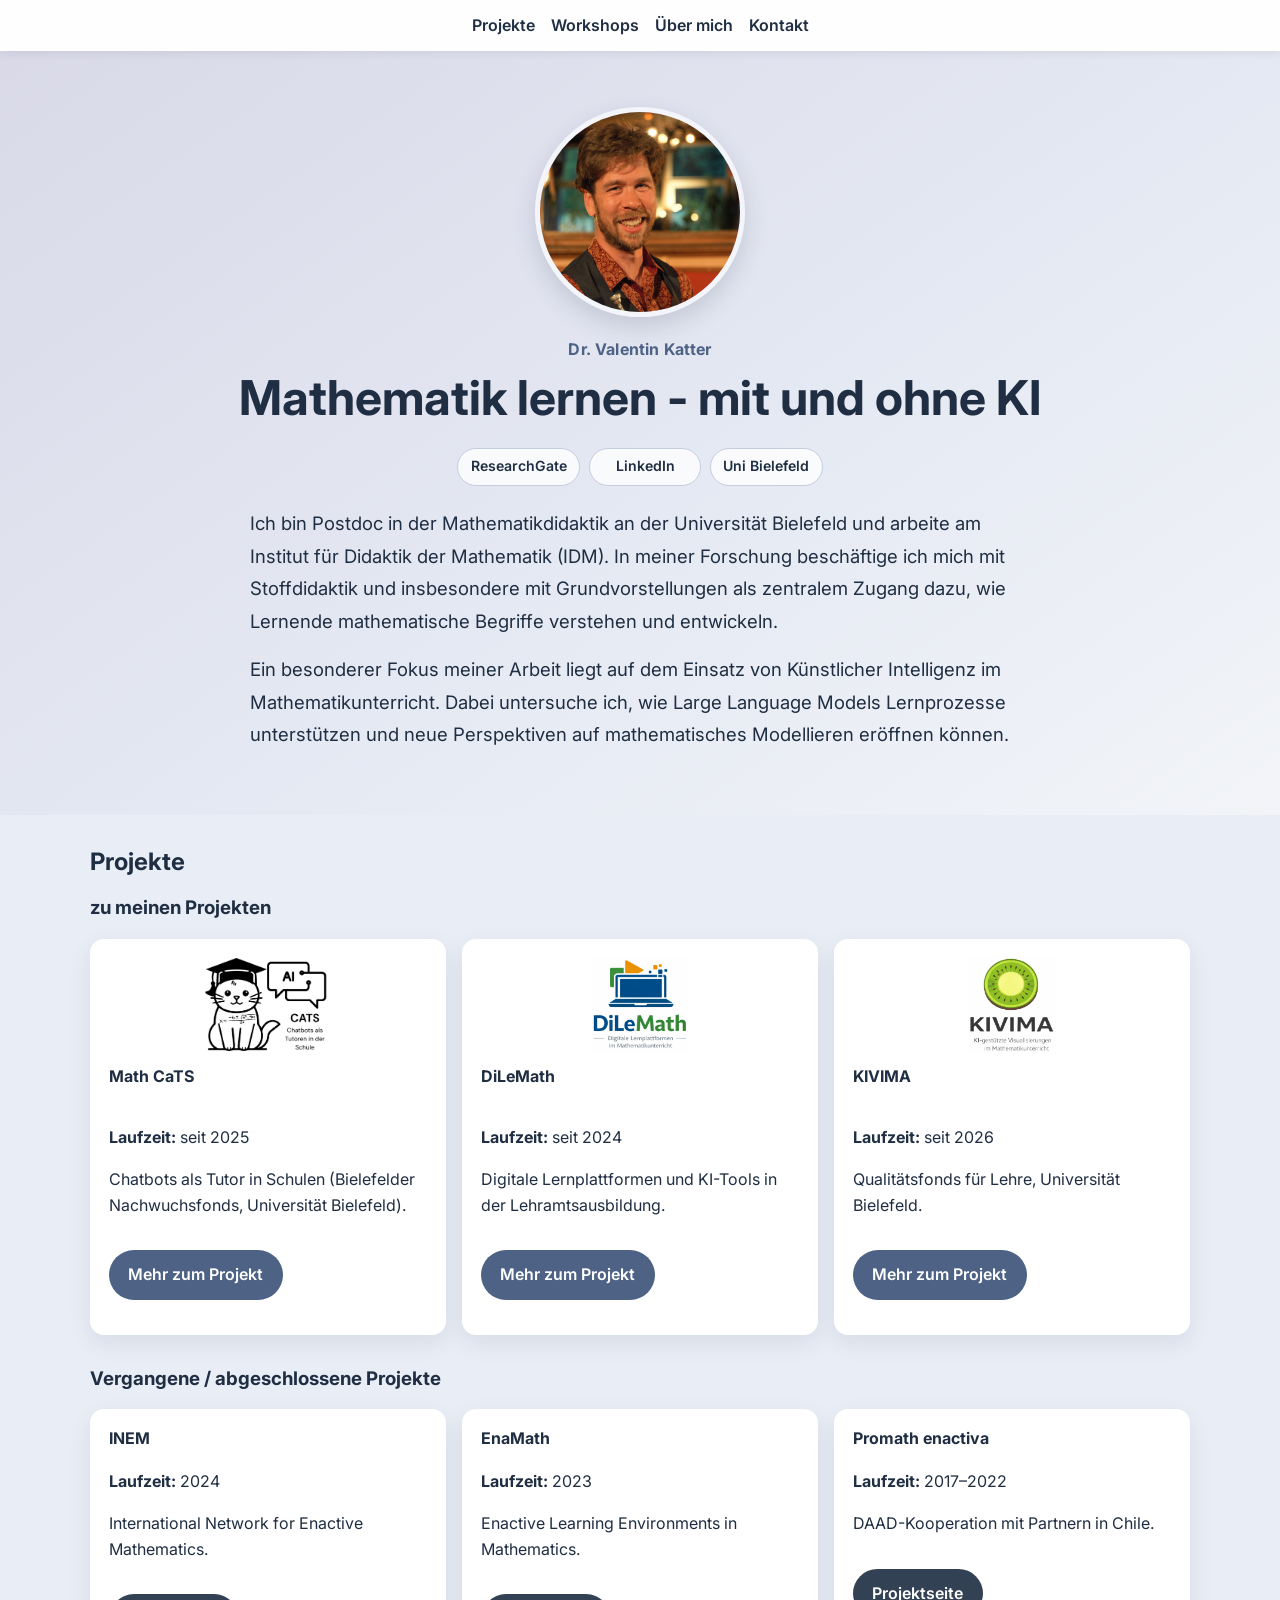
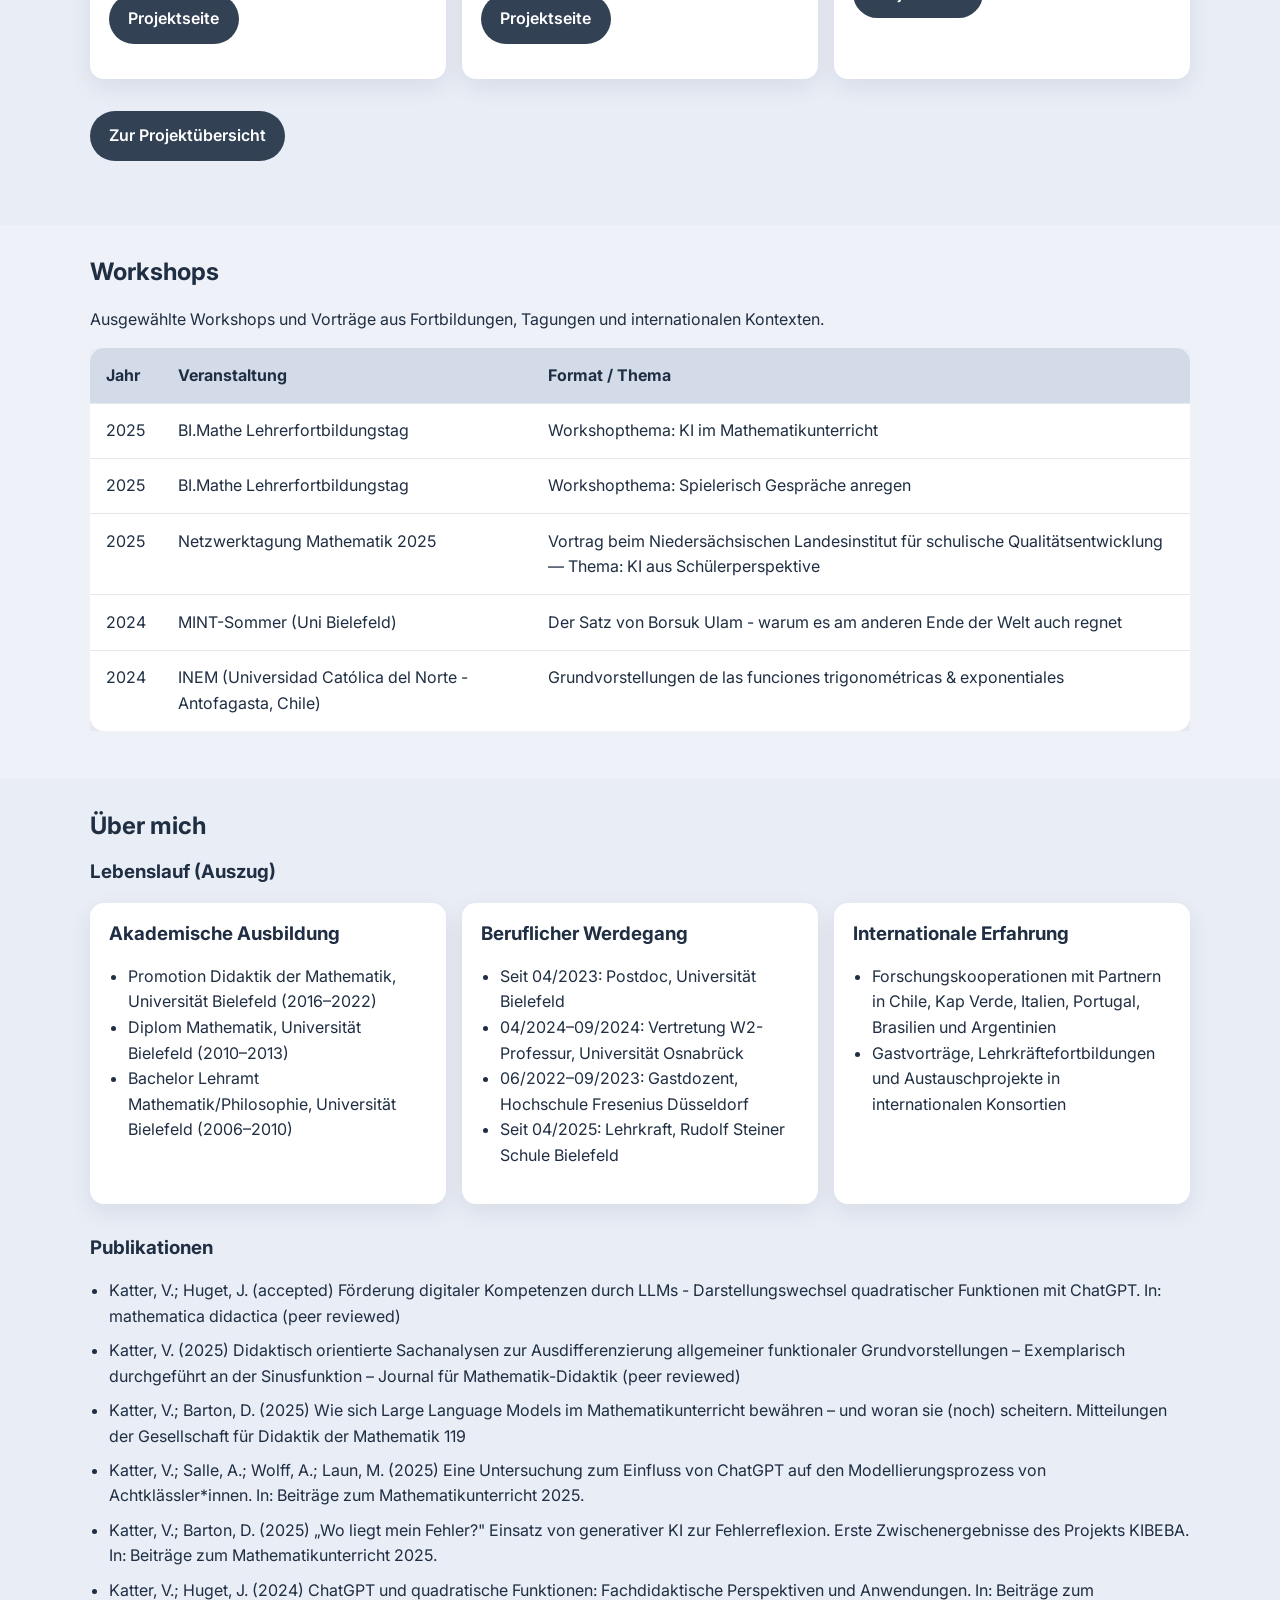
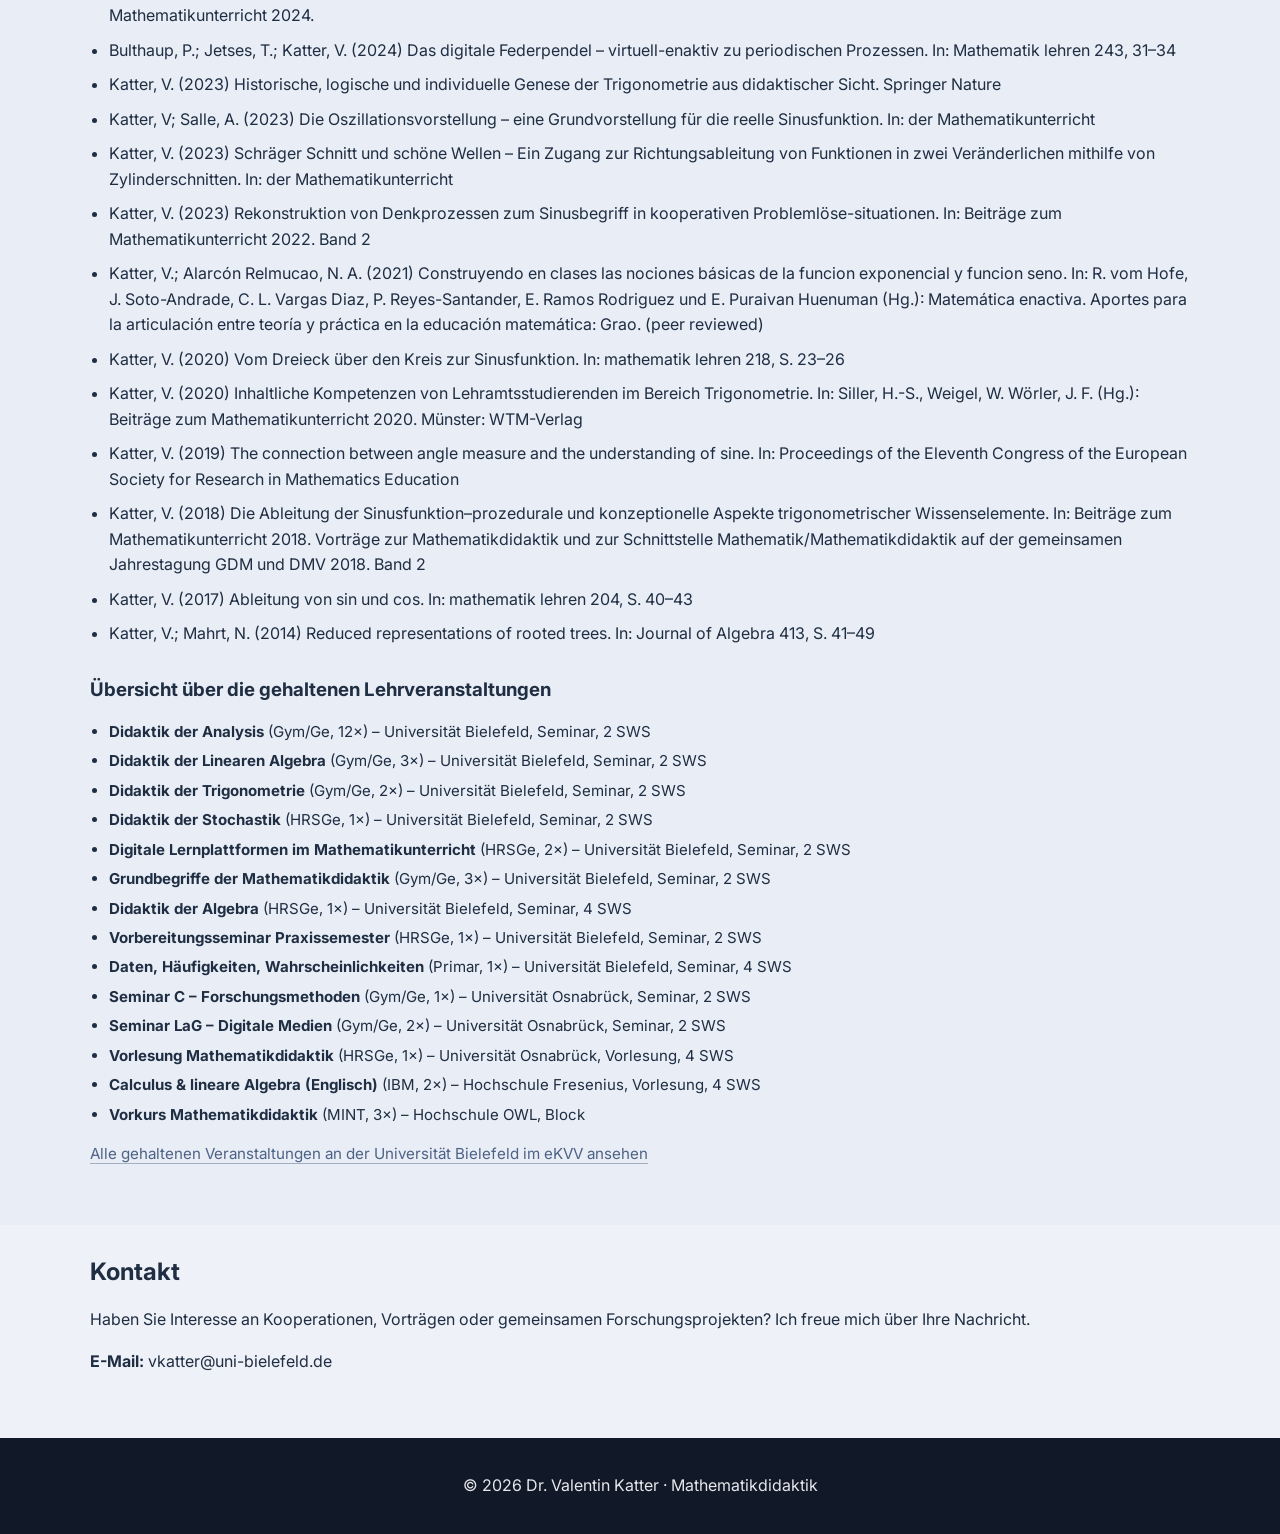
==== commit 15d75639: "Passe Hero-Titel an und ersetze Lehrtabelle durch Textliste" ====
--- a/index.html
+++ b/index.html
@@ -36,7 +36,7 @@
             alt="Portrait von Dr. Valentin Katter"
           />
           <p class="tag">Dr. Valentin Katter</p>
-          <h1>Mathematikdidaktik an der Universität Bielefeld</h1>
+          <h1>Mathematik lernen - mit und ohne KI</h1>
           <div class="social-links" aria-label="Social Links">
             <a class="social-btn" href="https://www.researchgate.net/profile/Valentin-Katter" target="_blank" rel="noopener noreferrer">ResearchGate</a>
             <a class="social-btn" href="https://www.linkedin.com/in/valentin-katter-74b142402/" target="_blank" rel="noopener noreferrer">LinkedIn</a>
@@ -205,77 +205,28 @@
             <li>Katter, V. (2017) Ableitung von sin und cos. In: mathematik lehren 204, S. 40–43</li>
             <li>Katter, V.; Mahrt, N. (2014) Reduced representations of rooted trees. In: Journal of Algebra 413, S. 41–49</li>
           </ul>
-          <h3 id="lehrveranstaltungen-title" class="section-subtitle">Aktuelle Lehre (SoSe 2026)</h3>
-          <ul class="list current-teaching-list">
-            <li>
-              <a href="https://ekvv.uni-bielefeld.de/kvv_publ/publ/vd?id=651846566" target="_blank" rel="noopener noreferrer">
-                240339 – Daten, Häufigkeiten und Wahrscheinlichkeiten im Mathematikunterricht der Grundschule
-              </a>
-            </li>
-            <li>
-              <a href="https://ekvv.uni-bielefeld.de/kvv_publ/publ/vd?id=651846781" target="_blank" rel="noopener noreferrer">
-                240345 – Didaktik der Stochastik (HRSGe)
-              </a>
-            </li>
-            <li>
-              <a href="https://ekvv.uni-bielefeld.de/kvv_publ/publ/vd?id=671633134" target="_blank" rel="noopener noreferrer">
-                243362 – KI für den Mathematikunterricht - Entwicklung und Erprobung von Unterrichtsmaterialien
-              </a>
-            </li>
+          <h3 id="lehrveranstaltungen-title" class="section-subtitle">Übersicht über die gehaltenen Lehrveranstaltungen</h3>
+          <ul class="list teaching-overview-list">
+            <li><strong>Didaktik der Analysis</strong> (Gym/Ge, 12×) – Universität Bielefeld, Seminar, 2 SWS</li>
+            <li><strong>Didaktik der Linearen Algebra</strong> (Gym/Ge, 3×) – Universität Bielefeld, Seminar, 2 SWS</li>
+            <li><strong>Didaktik der Trigonometrie</strong> (Gym/Ge, 2×) – Universität Bielefeld, Seminar, 2 SWS</li>
+            <li><strong>Didaktik der Stochastik</strong> (HRSGe, 1×) – Universität Bielefeld, Seminar, 2 SWS</li>
+            <li><strong>Digitale Lernplattformen im Mathematikunterricht</strong> (HRSGe, 2×) – Universität Bielefeld, Seminar, 2 SWS</li>
+            <li><strong>Grundbegriffe der Mathematikdidaktik</strong> (Gym/Ge, 3×) – Universität Bielefeld, Seminar, 2 SWS</li>
+            <li><strong>Didaktik der Algebra</strong> (HRSGe, 1×) – Universität Bielefeld, Seminar, 4 SWS</li>
+            <li><strong>Vorbereitungsseminar Praxissemester</strong> (HRSGe, 1×) – Universität Bielefeld, Seminar, 2 SWS</li>
+            <li><strong>Daten, Häufigkeiten, Wahrscheinlichkeiten</strong> (Primar, 1×) – Universität Bielefeld, Seminar, 4 SWS</li>
+            <li><strong>Seminar C – Forschungsmethoden</strong> (Gym/Ge, 1×) – Universität Osnabrück, Seminar, 2 SWS</li>
+            <li><strong>Seminar LaG – Digitale Medien</strong> (Gym/Ge, 2×) – Universität Osnabrück, Seminar, 2 SWS</li>
+            <li><strong>Vorlesung Mathematikdidaktik</strong> (HRSGe, 1×) – Universität Osnabrück, Vorlesung, 4 SWS</li>
+            <li><strong>Calculus &amp; lineare Algebra (Englisch)</strong> (IBM, 2×) – Hochschule Fresenius, Vorlesung, 4 SWS</li>
+            <li><strong>Vorkurs Mathematikdidaktik</strong> (MINT, 3×) – Hochschule OWL, Block</li>
           </ul>
           <p class="ekvv-overview-link">
             <a href="https://ekvv.uni-bielefeld.de/kvv_publ/publ/Lehrende_Veranstaltungen.jsp?personId=78762114" target="_blank" rel="noopener noreferrer">
               Alle gehaltenen Veranstaltungen an der Universität Bielefeld im eKVV ansehen
             </a>
           </p>
-          <h3 class="section-subtitle">Übersicht über die gehaltenen Lehrveranstaltungen</h3>
-          <div class="table-wrap compact-table">
-            <table class="cv-table" aria-label="Übersicht Lehrveranstaltungen">
-              <thead>
-                <tr>
-                  <th>Lehrveranstaltung</th>
-                  <th>Zielgruppe</th>
-                  <th>Anzahl</th>
-                  <th>Hochschule</th>
-                  <th>Lehrformat</th>
-                </tr>
-              </thead>
-              <tbody>
-                <tr><td>Didaktik der Analysis</td><td>Gym/Ge</td><td>12</td><td>Universität Bielefeld</td><td>Seminar, 2 SWS</td></tr>
-                <tr><td>Didaktik der Linearen Algebra</td><td>Gym/Ge</td><td>3</td><td>Universität Bielefeld</td><td>Seminar, 2 SWS</td></tr>
-                <tr><td>Didaktik der Trigonometrie</td><td>Gym/Ge</td><td>2</td><td>Universität Bielefeld</td><td>Seminar, 2 SWS</td></tr>
-                <tr><td>Didaktik der Stochastik</td><td>HRSGe</td><td>1</td><td>Universität Bielefeld</td><td>Seminar, 2 SWS</td></tr>
-                <tr><td>Digitale Lernplattformen im Mathematikunterricht</td><td>HRSGe</td><td>2</td><td>Universität Bielefeld</td><td>Seminar, 2 SWS</td></tr>
-                <tr><td>Grundbegriffe der Mathematikdidaktik</td><td>Gym/Ge</td><td>3</td><td>Universität Bielefeld</td><td>Seminar, 2 SWS</td></tr>
-                <tr><td>Didaktik der Algebra</td><td>HRSGe</td><td>1</td><td>Universität Bielefeld</td><td>Seminar, 4 SWS</td></tr>
-                <tr><td>Vorbereitungsseminar Praxissemester</td><td>HRSGe</td><td>1</td><td>Universität Bielefeld</td><td>Seminar, 2 SWS</td></tr>
-                <tr><td>Daten, Häufigkeiten, Wahrscheinlichkeiten</td><td>Primar</td><td>1</td><td>Universität Bielefeld</td><td>Seminar, 4 SWS</td></tr>
-                <tr><td>Seminar C – Forschungsmethoden</td><td>Gym/Ge</td><td>1</td><td>Universität Osnabrück</td><td>Seminar, 2 SWS</td></tr>
-                <tr><td>Seminar LaG – Digitale Medien</td><td>Gym/Ge</td><td>2</td><td>Universität Osnabrück</td><td>Seminar, 2 SWS</td></tr>
-                <tr><td>Vorlesung Mathematikdidaktik</td><td>HRSGe</td><td>1</td><td>Universität Osnabrück</td><td>Vorlesung, 4 SWS</td></tr>
-                <tr><td>Calculus & lineare Algebra (Englisch)</td><td>IBM</td><td>2</td><td>Hochschule Fresenius</td><td>Vorlesung, 4 SWS</td></tr>
-                <tr><td>Vorkurs Mathematikdidaktik</td><td>MINT</td><td>3</td><td>Hochschule OWL</td><td>Block</td></tr>
-              </tbody>
-            </table>
-          </div>
-          <h3 class="section-subtitle">Aktuelle Lehre (SoSe 2026)</h3>
-          <ul class="list current-teaching-list">
-            <li>
-              <a href="https://ekvv.uni-bielefeld.de/kvv_publ/publ/vd?id=651846566" target="_blank" rel="noopener noreferrer">
-                240339 – Daten, Häufigkeiten und Wahrscheinlichkeiten im Mathematikunterricht der Grundschule
-              </a>
-            </li>
-            <li>
-              <a href="https://ekvv.uni-bielefeld.de/kvv_publ/publ/vd?id=651846781" target="_blank" rel="noopener noreferrer">
-                240345 – Didaktik der Stochastik (HRSGe)
-              </a>
-            </li>
-            <li>
-              <a href="https://ekvv.uni-bielefeld.de/kvv_publ/publ/vd?id=671633134" target="_blank" rel="noopener noreferrer">
-                243362 – KI für den Mathematikunterricht - Entwicklung und Erprobung von Unterrichtsmaterialien
-              </a>
-            </li>
-          </ul>
         </div>
       </section>
 
--- a/styles.css
+++ b/styles.css
@@ -259,20 +259,10 @@
   margin-bottom: 0.55rem;
 }
 
-.current-teaching-list li {
-  margin-bottom: 0.65rem;
-}
-
-.current-teaching-list a {
-  color: var(--text);
-  text-decoration: none;
-  border-bottom: 1px solid #b8c3d7;
-  padding-bottom: 1px;
-}
-
-.current-teaching-list a:hover {
-  color: var(--primary);
-  border-bottom-color: var(--primary);
+.teaching-overview-list li {
+  margin-bottom: 0.48rem;
+  font-size: 0.94rem;
+  line-height: 1.45;
 }
 
 .ekvv-overview-link {
@@ -288,15 +278,6 @@
 
 .ekvv-overview-link a:hover {
   border-bottom-color: var(--primary);
-}
-
-.compact-table .cv-table {
-  font-size: 0.9rem;
-}
-
-.compact-table .cv-table th,
-.compact-table .cv-table td {
-  padding: 0.62rem 0.72rem;
 }
 
 .project-title {
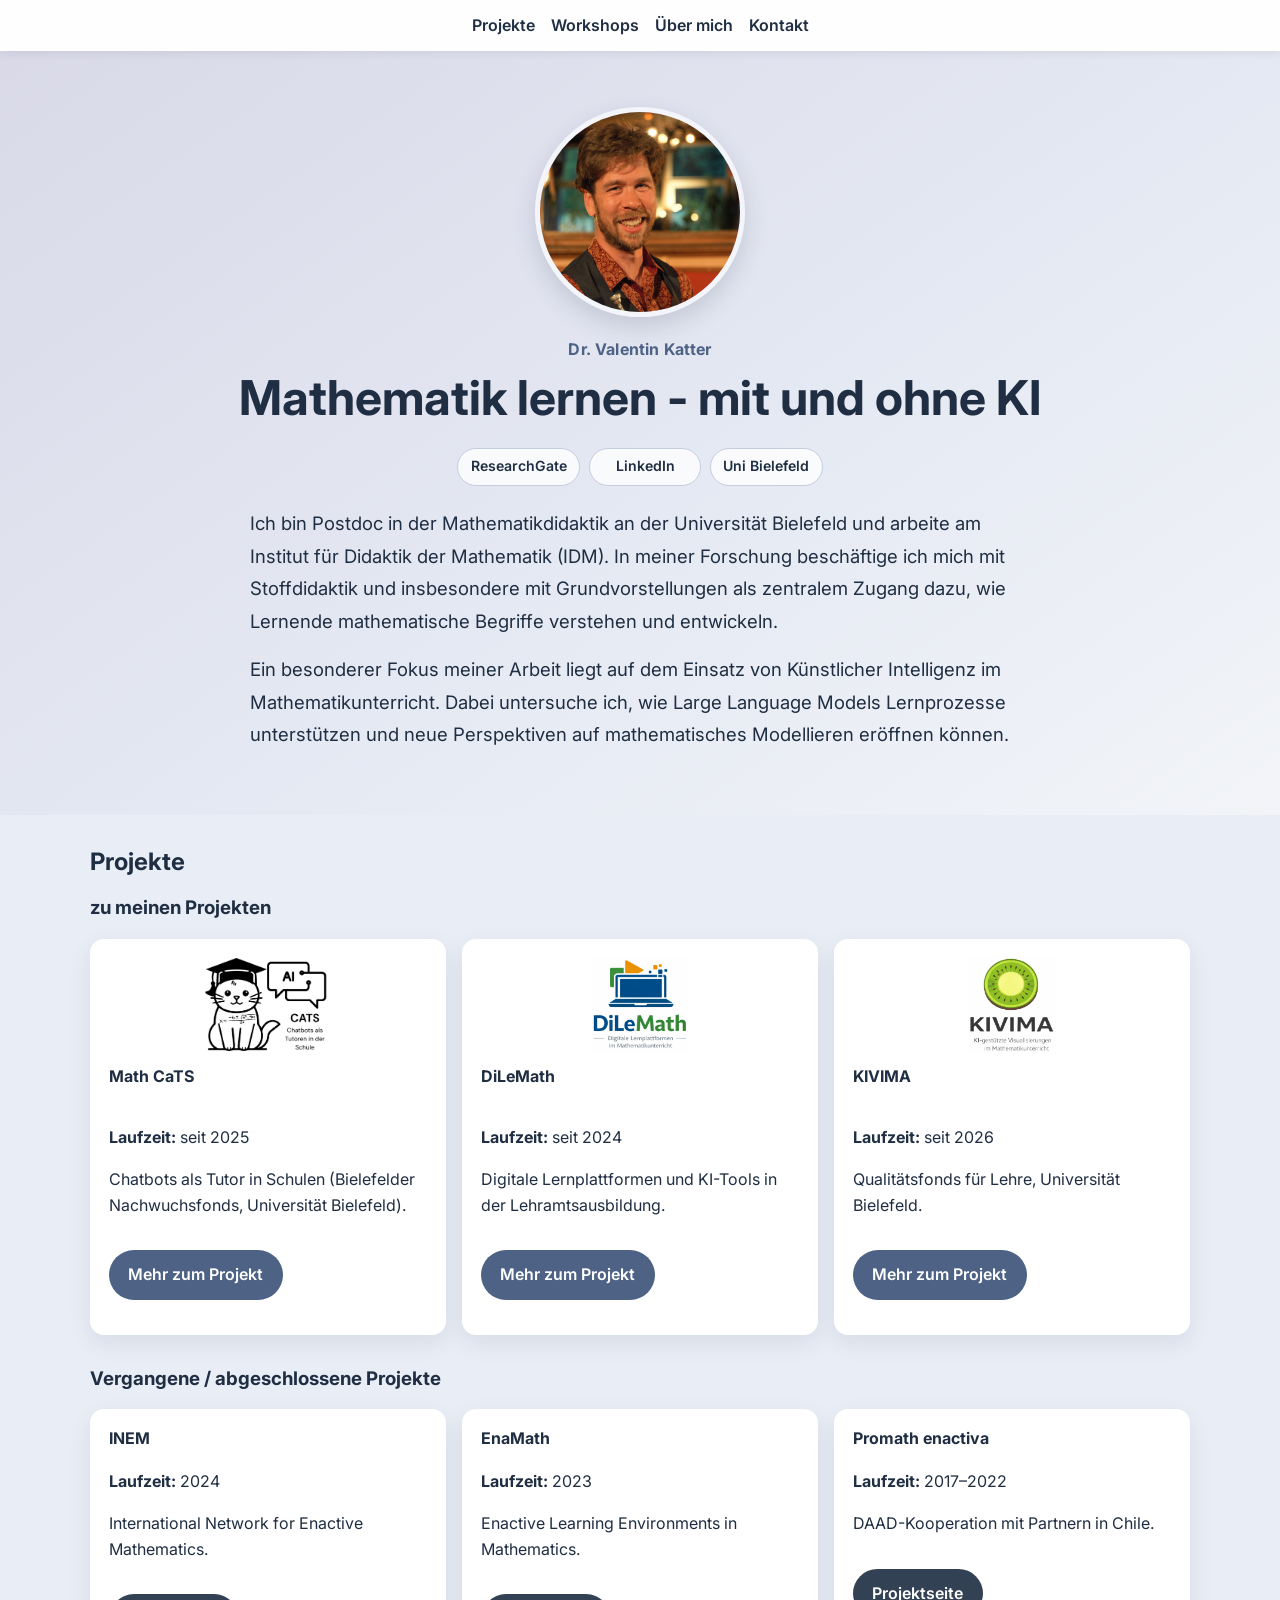
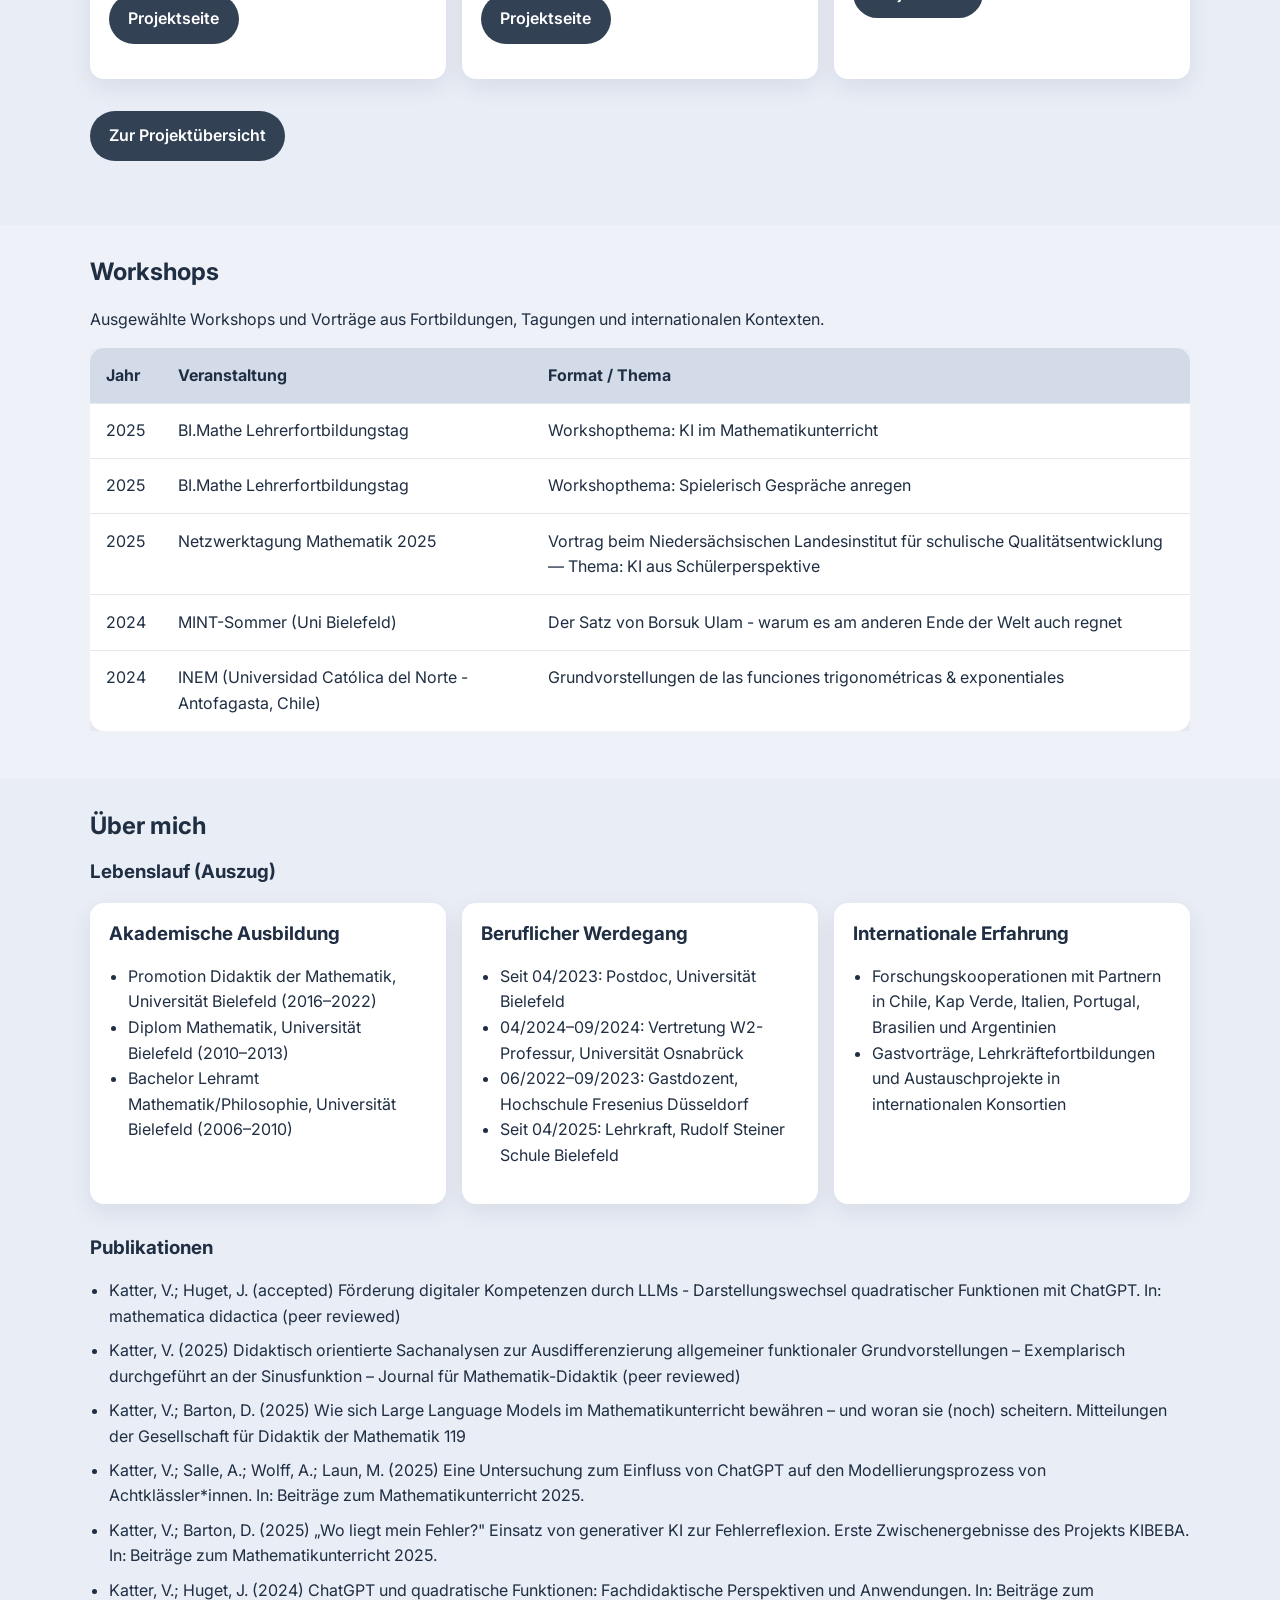
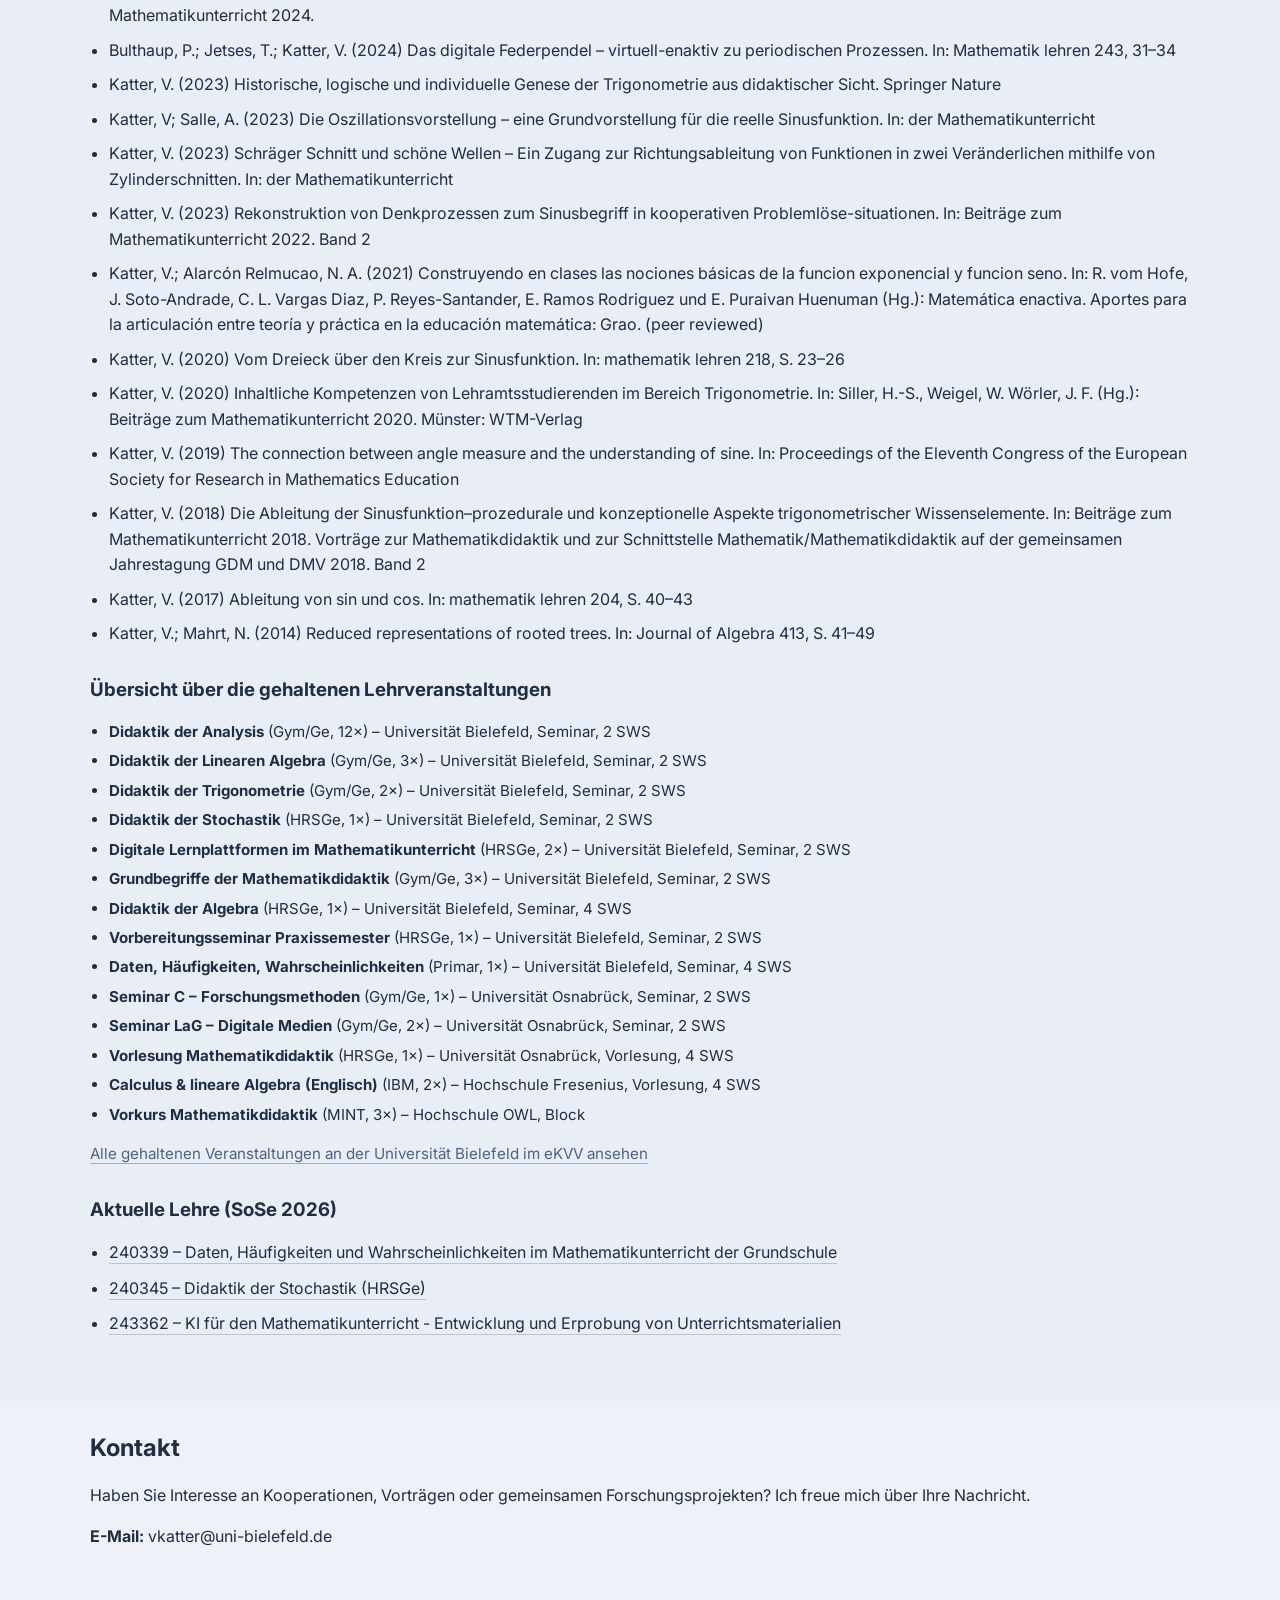
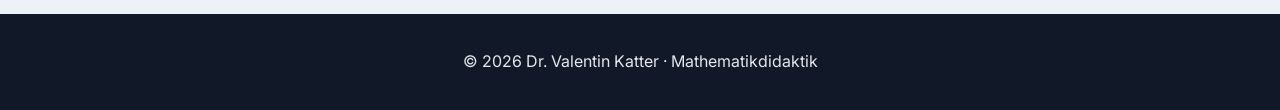
==== commit 54b9420f: "Ergänze aktuelle Lehre SoSe 2026 unter dem Lehre-Abschnitt" ====
--- a/index.html
+++ b/index.html
@@ -227,6 +227,24 @@
               Alle gehaltenen Veranstaltungen an der Universität Bielefeld im eKVV ansehen
             </a>
           </p>
+          <h3 class="section-subtitle">Aktuelle Lehre (SoSe 2026)</h3>
+          <ul class="list current-teaching-list">
+            <li>
+              <a href="https://ekvv.uni-bielefeld.de/kvv_publ/publ/vd?id=651846566" target="_blank" rel="noopener noreferrer">
+                240339 – Daten, Häufigkeiten und Wahrscheinlichkeiten im Mathematikunterricht der Grundschule
+              </a>
+            </li>
+            <li>
+              <a href="https://ekvv.uni-bielefeld.de/kvv_publ/publ/vd?id=651846781" target="_blank" rel="noopener noreferrer">
+                240345 – Didaktik der Stochastik (HRSGe)
+              </a>
+            </li>
+            <li>
+              <a href="https://ekvv.uni-bielefeld.de/kvv_publ/publ/vd?id=671633134" target="_blank" rel="noopener noreferrer">
+                243362 – KI für den Mathematikunterricht - Entwicklung und Erprobung von Unterrichtsmaterialien
+              </a>
+            </li>
+          </ul>
         </div>
       </section>
 
--- a/styles.css
+++ b/styles.css
@@ -265,6 +265,22 @@
   line-height: 1.45;
 }
 
+.current-teaching-list li {
+  margin-bottom: 0.62rem;
+}
+
+.current-teaching-list a {
+  color: var(--text);
+  text-decoration: none;
+  border-bottom: 1px solid #b8c3d7;
+  padding-bottom: 1px;
+}
+
+.current-teaching-list a:hover {
+  color: var(--primary);
+  border-bottom-color: var(--primary);
+}
+
 .ekvv-overview-link {
   margin: 0.35rem 0 0.7rem;
   font-size: 0.95rem;
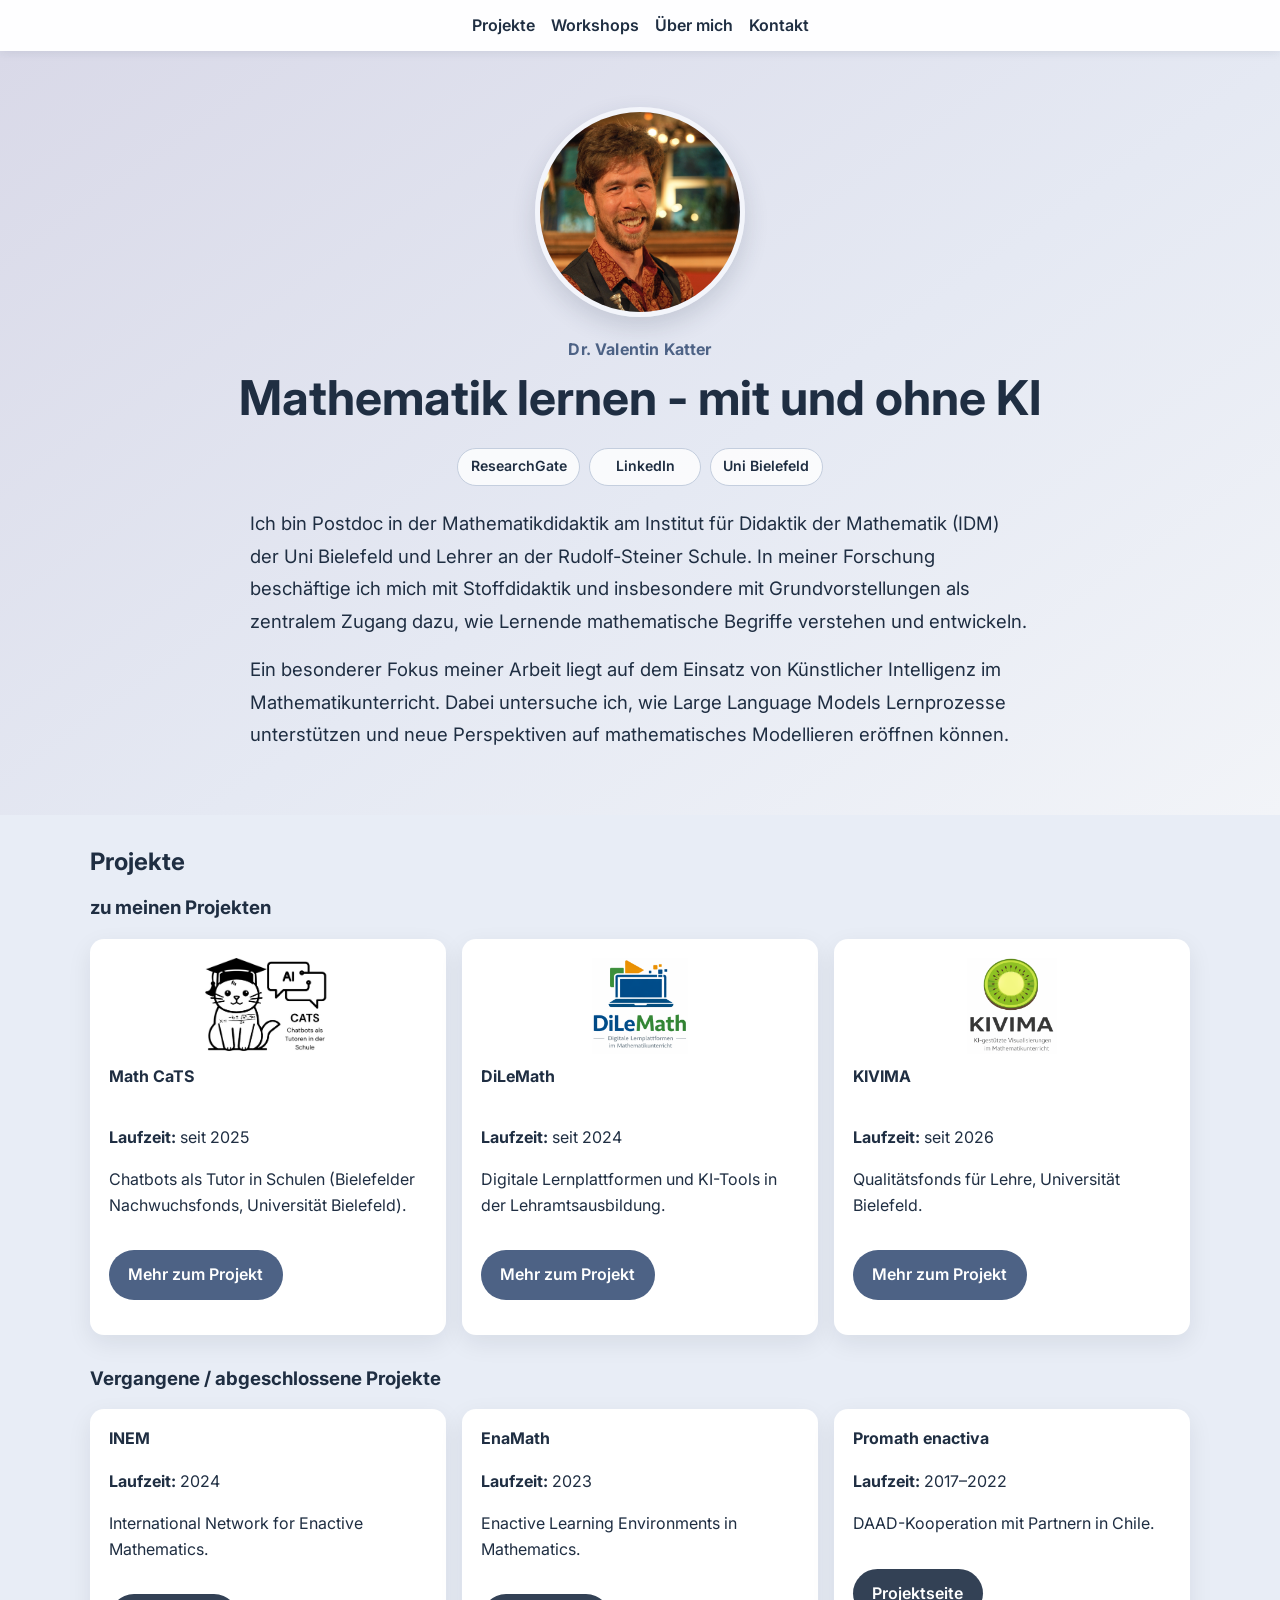
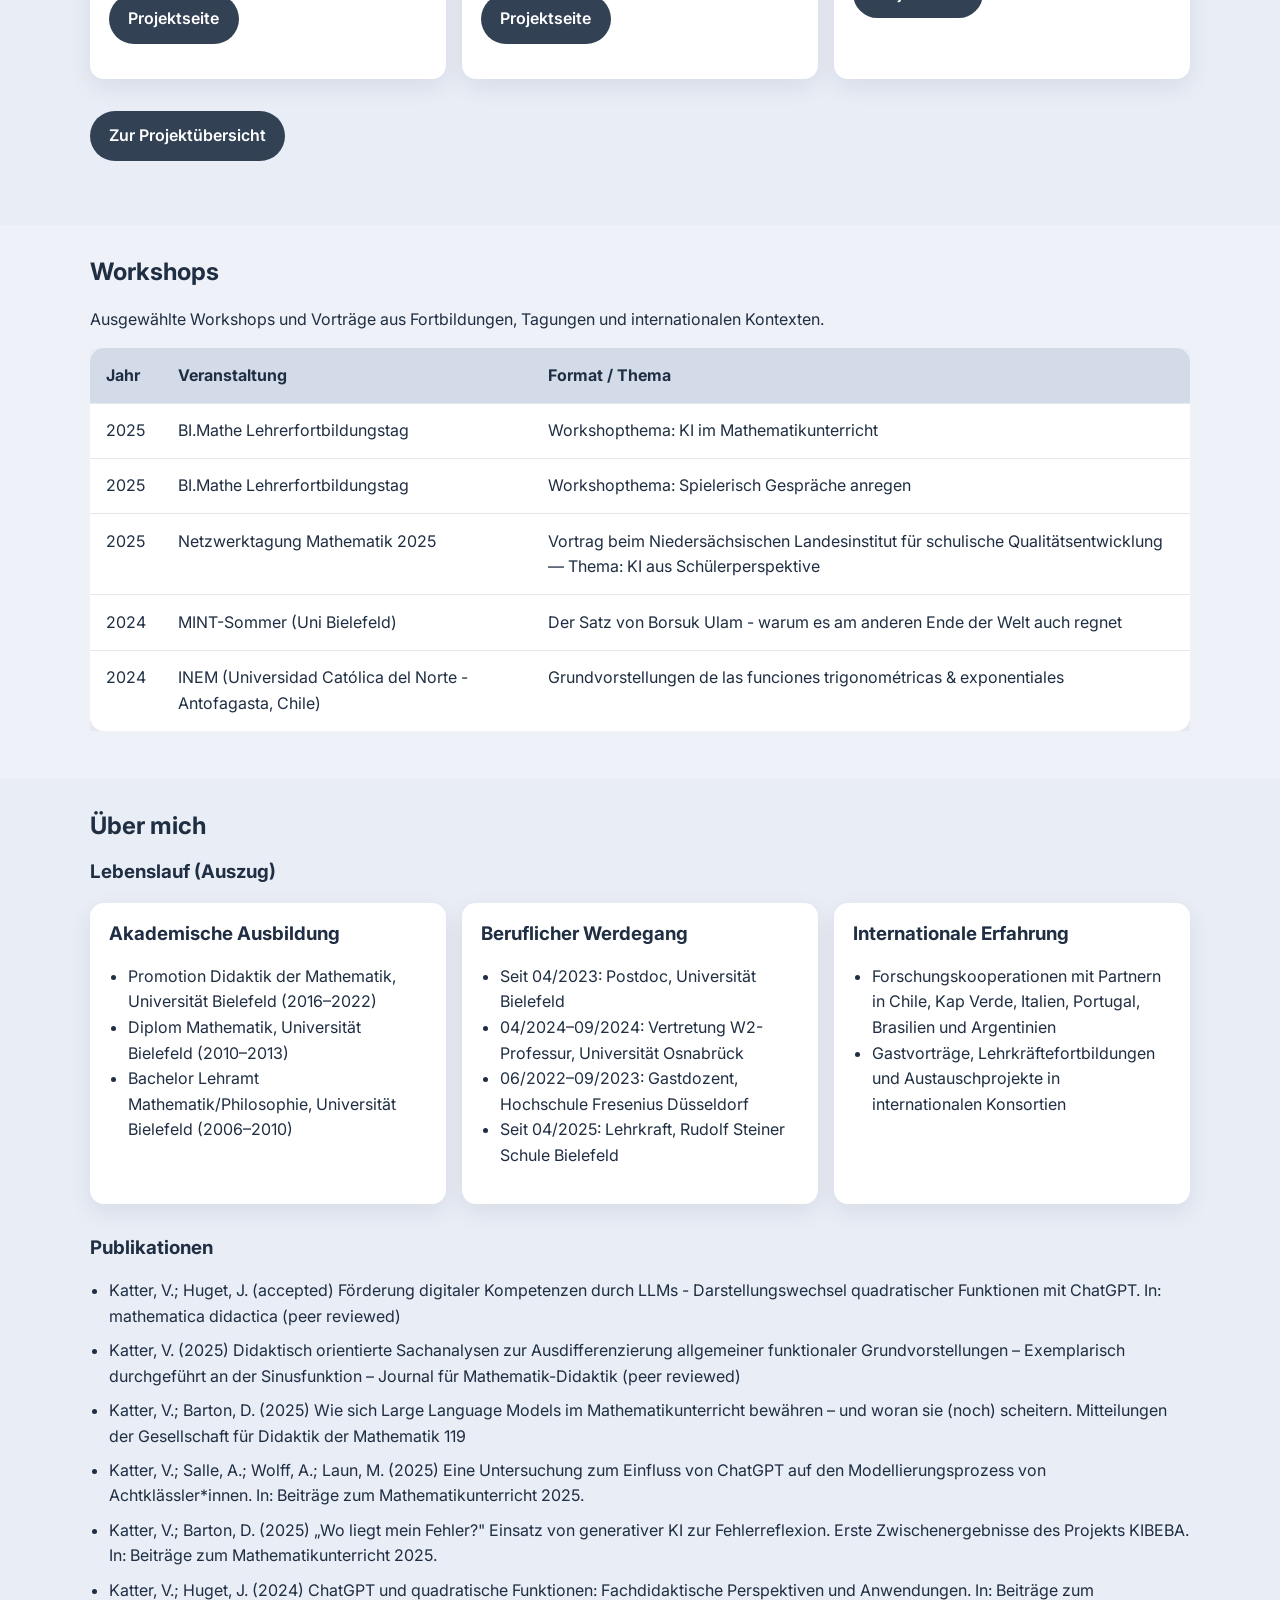
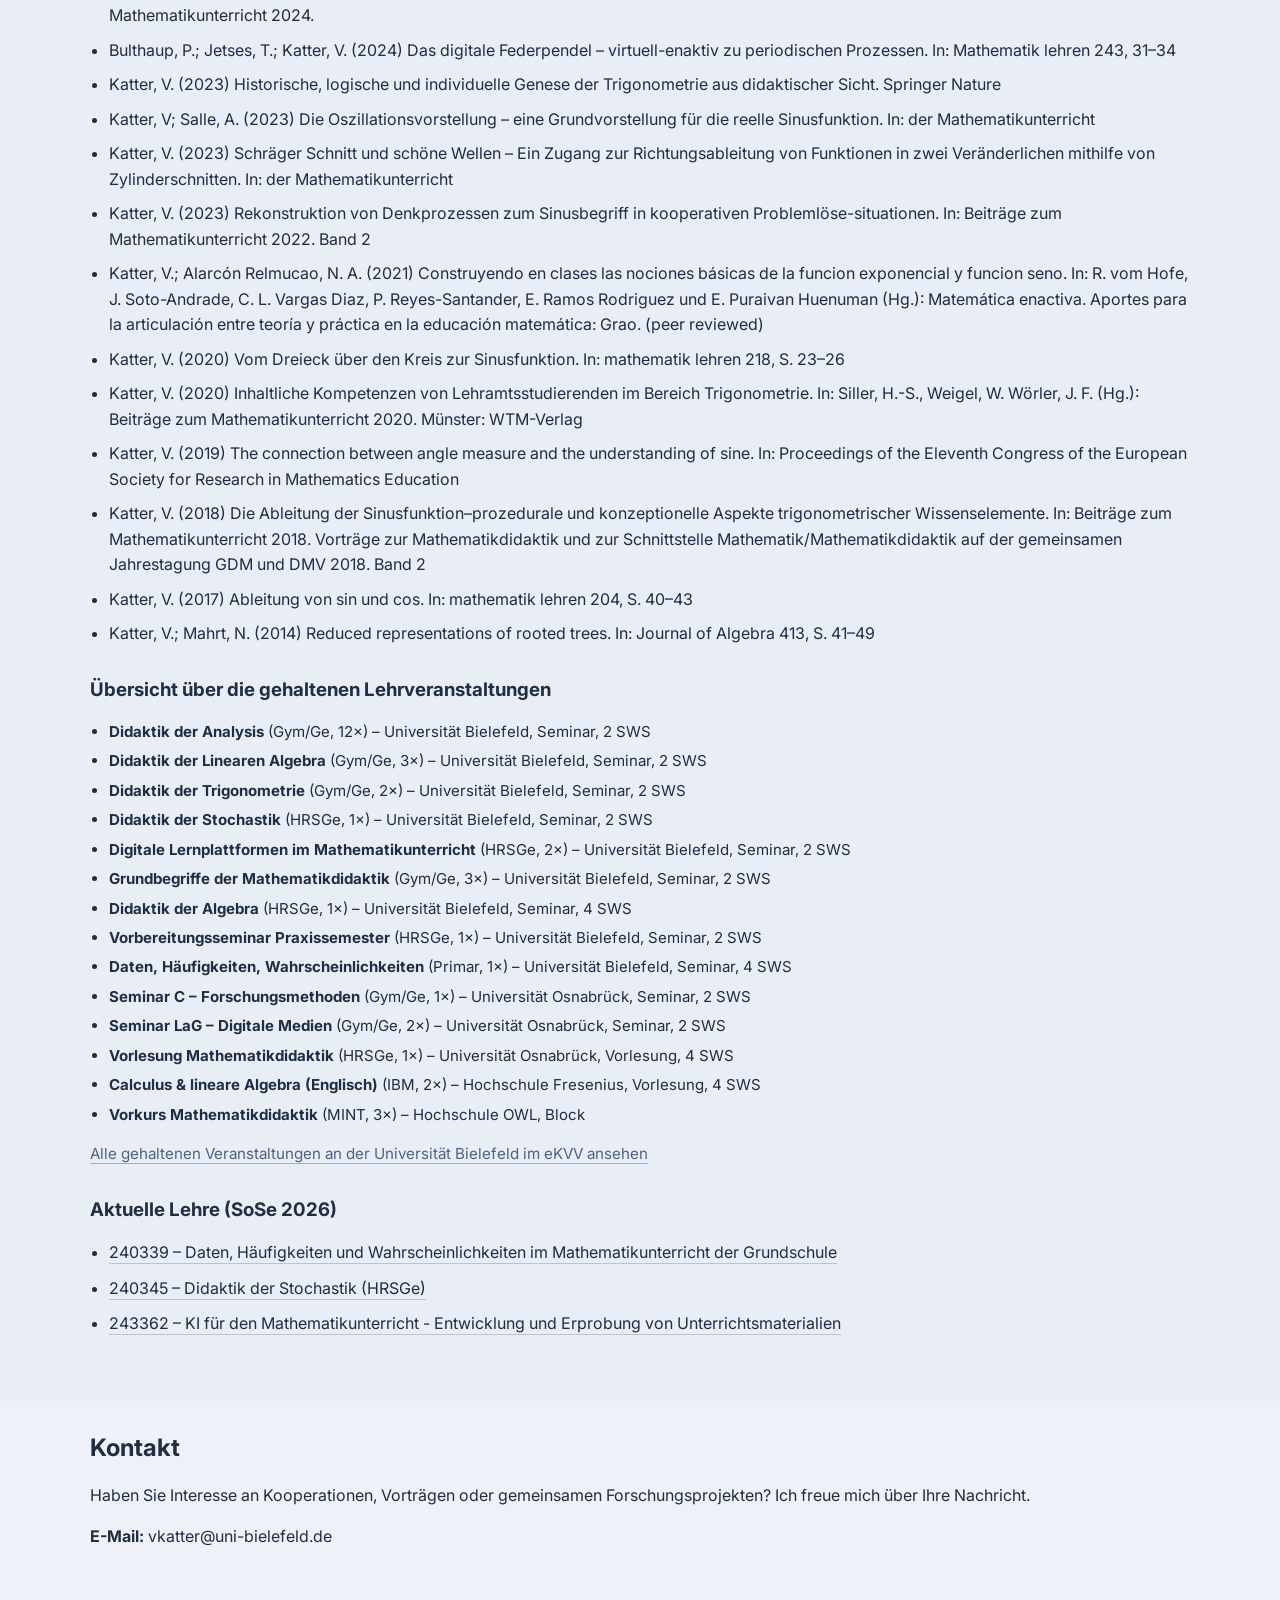
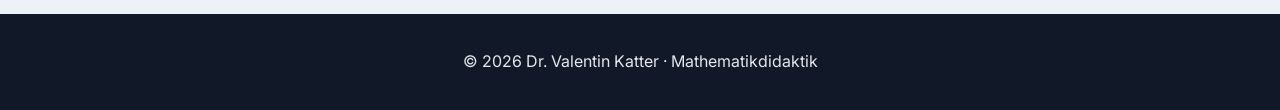
==== commit 55ef4fac: "Update personal description in index.html" ====
--- a/index.html
+++ b/index.html
@@ -44,7 +44,7 @@
           </div>
           <div class="hero-text">
             <p>
-              Ich bin Postdoc in der Mathematikdidaktik an der Universität Bielefeld und arbeite am Institut für Didaktik der Mathematik (IDM). In meiner Forschung beschäftige ich mich mit Stoffdidaktik und insbesondere mit Grundvorstellungen als zentralem Zugang dazu, wie Lernende mathematische Begriffe verstehen und entwickeln.
+              Ich bin Postdoc in der Mathematikdidaktik am Institut für Didaktik der Mathematik (IDM) der Uni Bielefeld und Lehrer an der Rudolf-Steiner Schule. In meiner Forschung beschäftige ich mich mit Stoffdidaktik und insbesondere mit Grundvorstellungen als zentralem Zugang dazu, wie Lernende mathematische Begriffe verstehen und entwickeln.
             </p>
             <p>
               Ein besonderer Fokus meiner Arbeit liegt auf dem Einsatz von Künstlicher Intelligenz im Mathematikunterricht. Dabei untersuche ich, wie Large Language Models Lernprozesse unterstützen und neue Perspektiven auf mathematisches Modellieren eröffnen können.
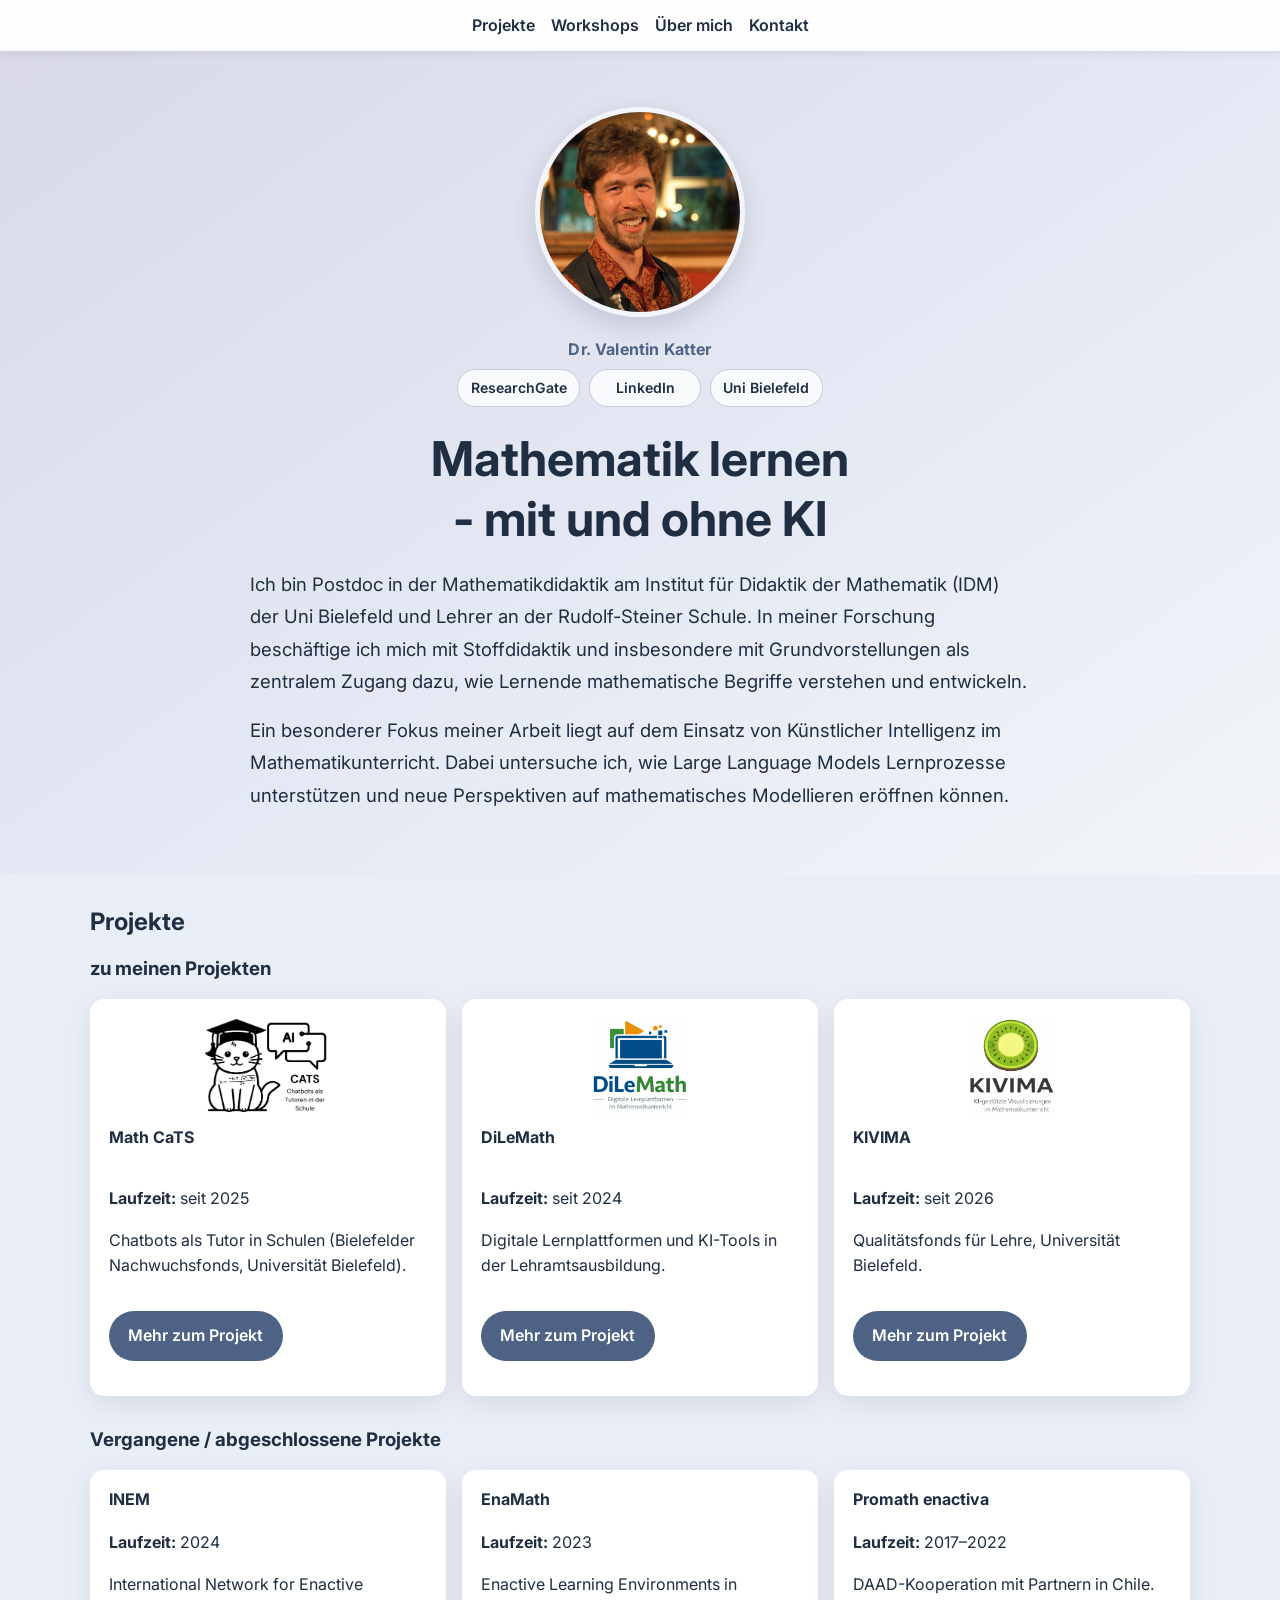
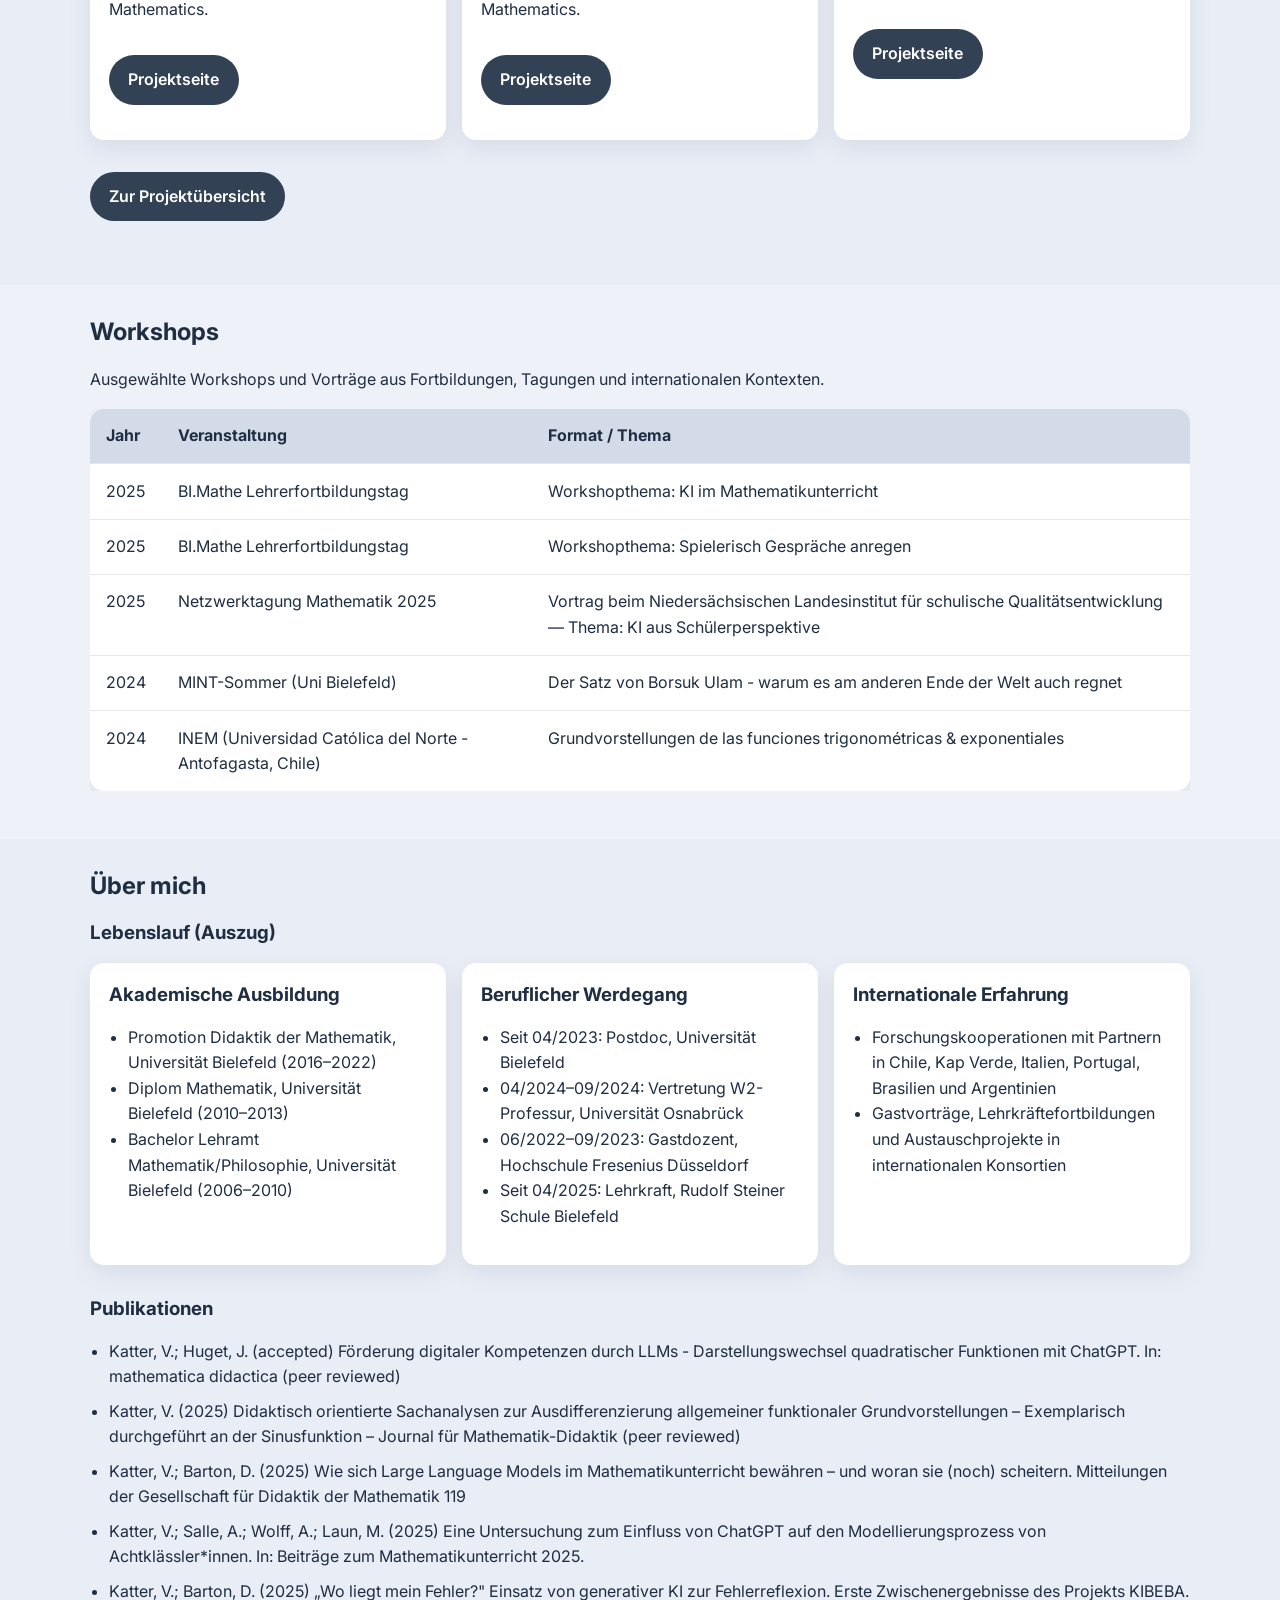
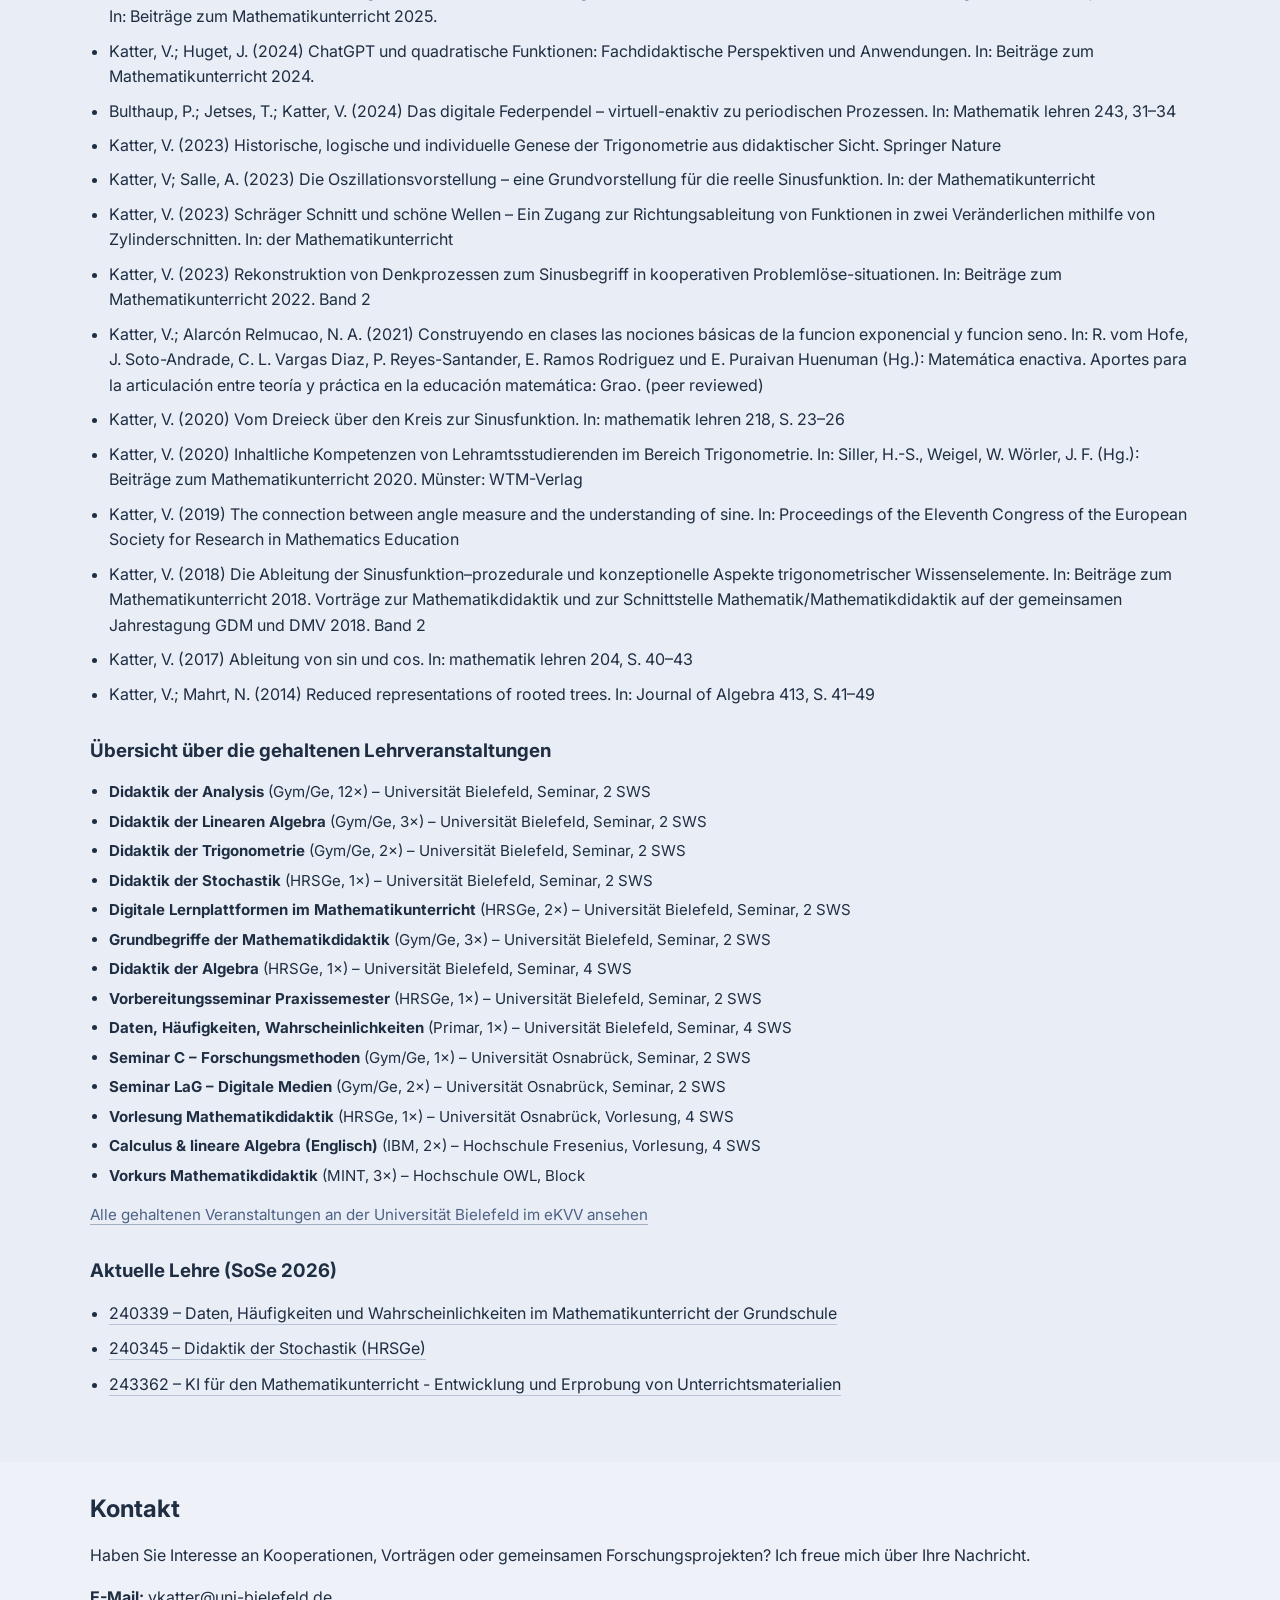
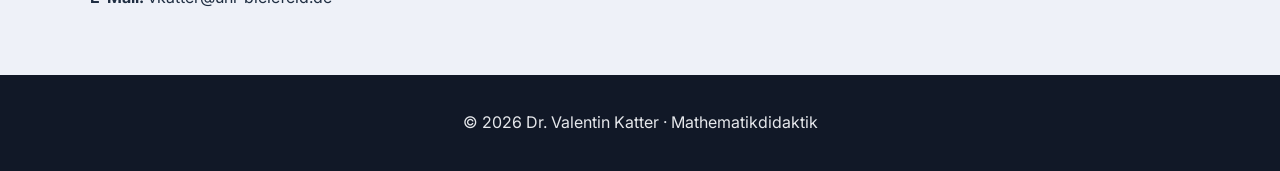
==== commit 07b9bc97: "Update heading for mathematics learning section" ====
--- a/index.html
+++ b/index.html
@@ -36,12 +36,13 @@
             alt="Portrait von Dr. Valentin Katter"
           />
           <p class="tag">Dr. Valentin Katter</p>
-          <h1>Mathematik lernen - mit und ohne KI</h1>
           <div class="social-links" aria-label="Social Links">
             <a class="social-btn" href="https://www.researchgate.net/profile/Valentin-Katter" target="_blank" rel="noopener noreferrer">ResearchGate</a>
             <a class="social-btn" href="https://www.linkedin.com/in/valentin-katter-74b142402/" target="_blank" rel="noopener noreferrer">LinkedIn</a>
             <a class="social-btn" href="https://ekvv.uni-bielefeld.de/pers_publ/publ/PersonDetail.jsp?personId=78762114" target="_blank" rel="noopener noreferrer">Uni Bielefeld</a>
           </div>
+          <h1>Mathematik lernen <br> - mit und ohne KI</h1>
+          
           <div class="hero-text">
             <p>
               Ich bin Postdoc in der Mathematikdidaktik am Institut für Didaktik der Mathematik (IDM) der Uni Bielefeld und Lehrer an der Rudolf-Steiner Schule. In meiner Forschung beschäftige ich mich mit Stoffdidaktik und insbesondere mit Grundvorstellungen als zentralem Zugang dazu, wie Lernende mathematische Begriffe verstehen und entwickeln.
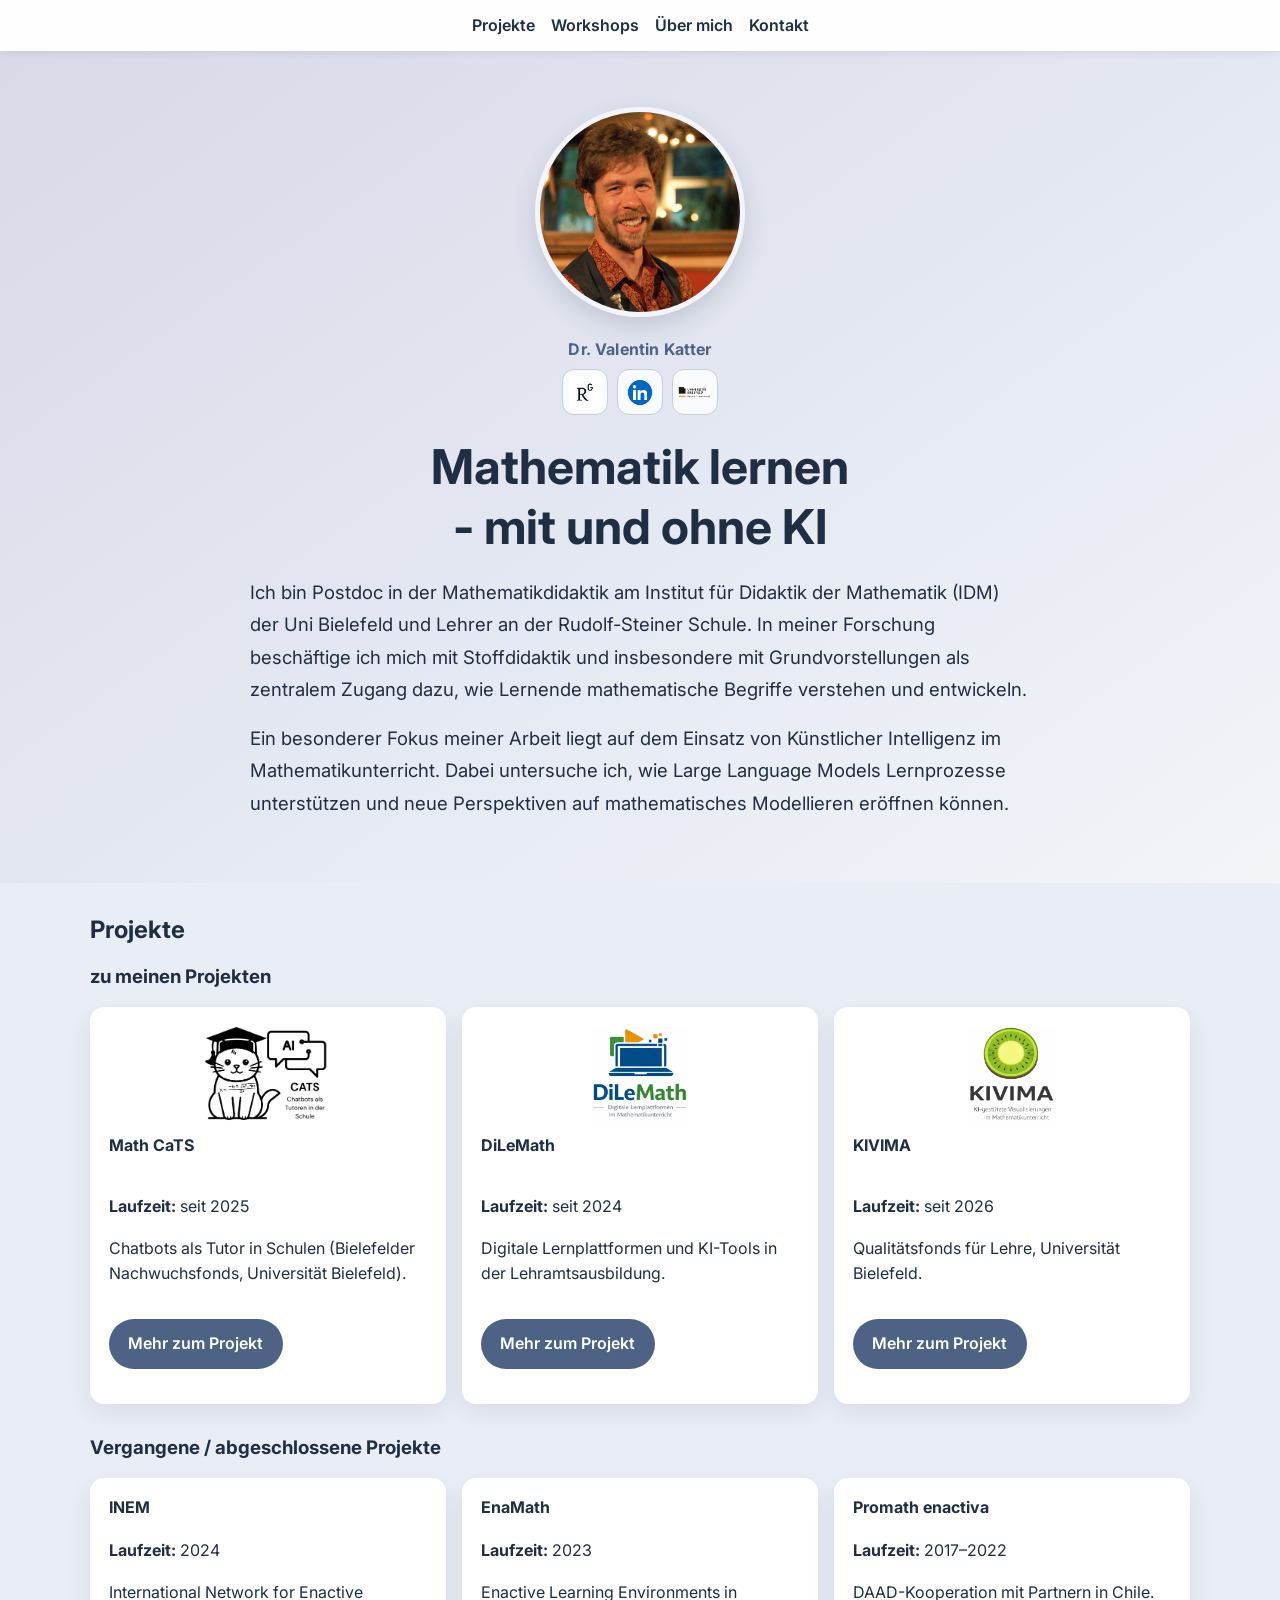
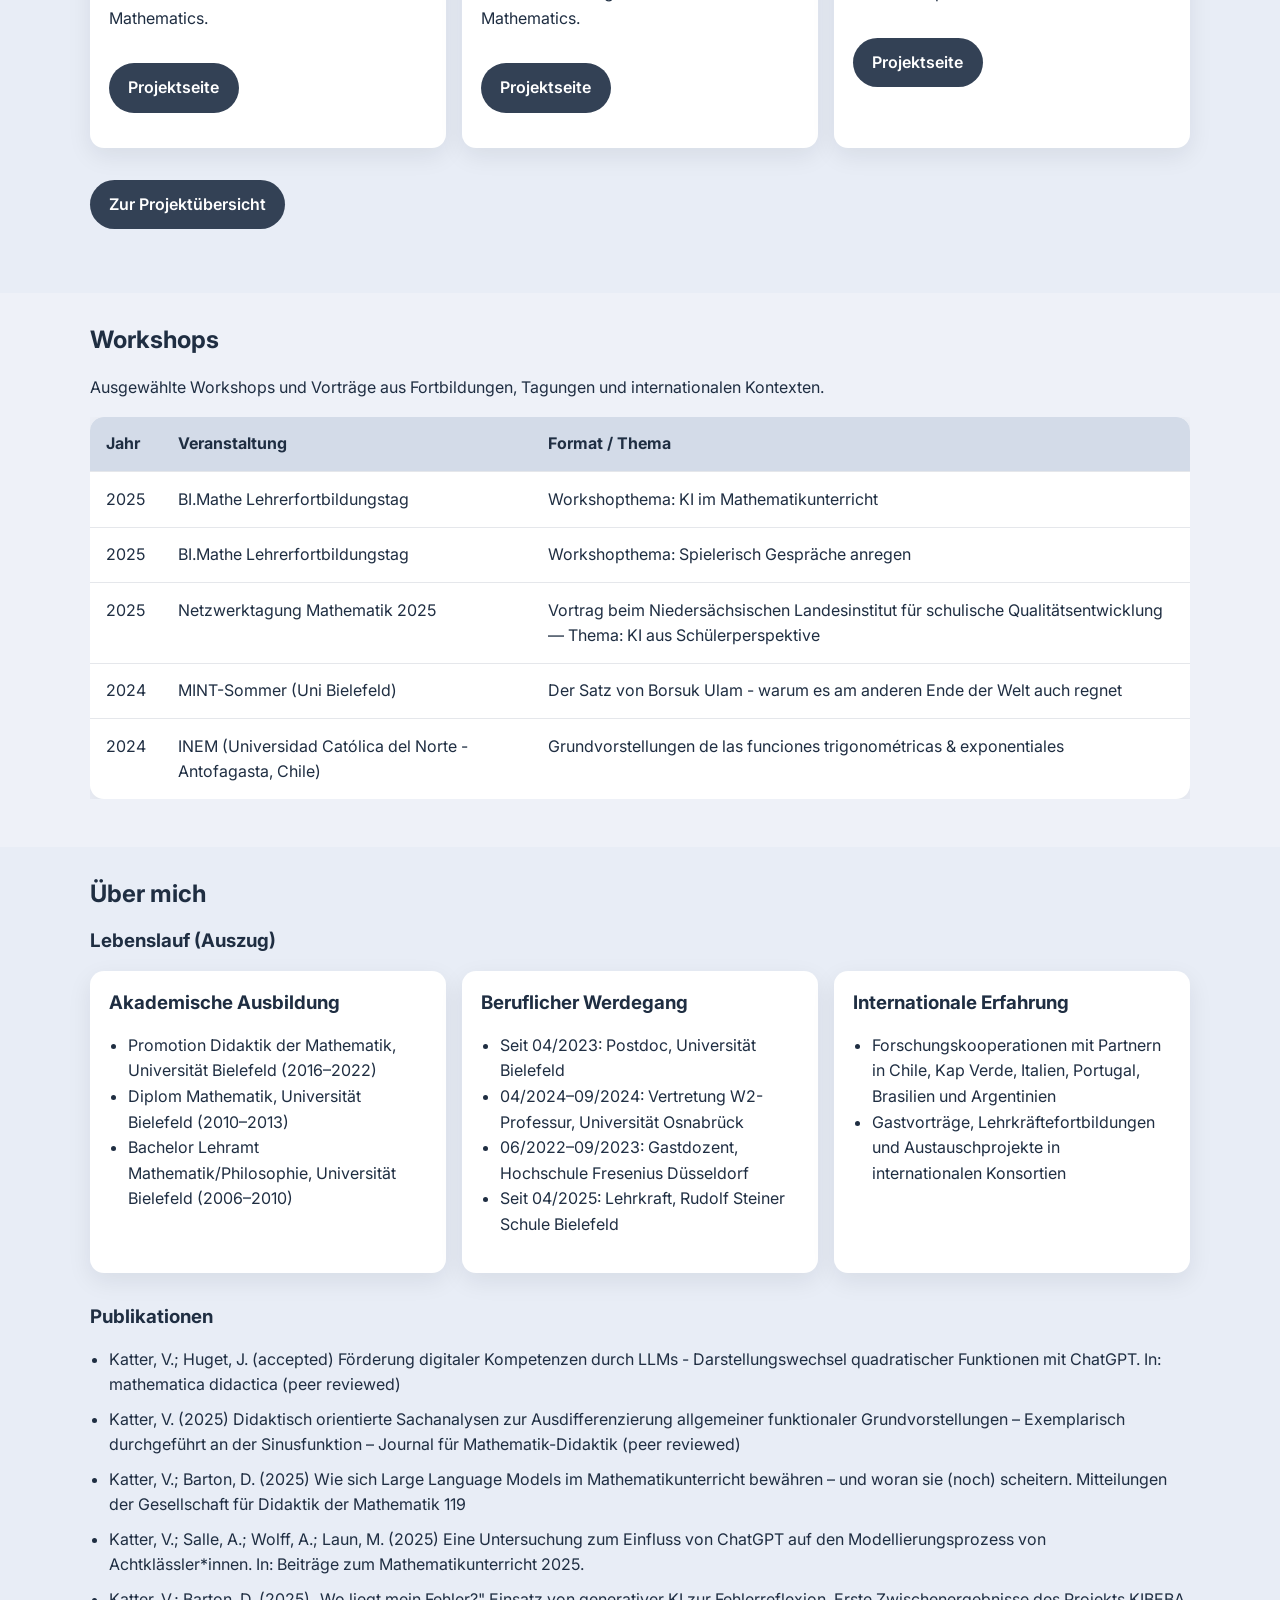
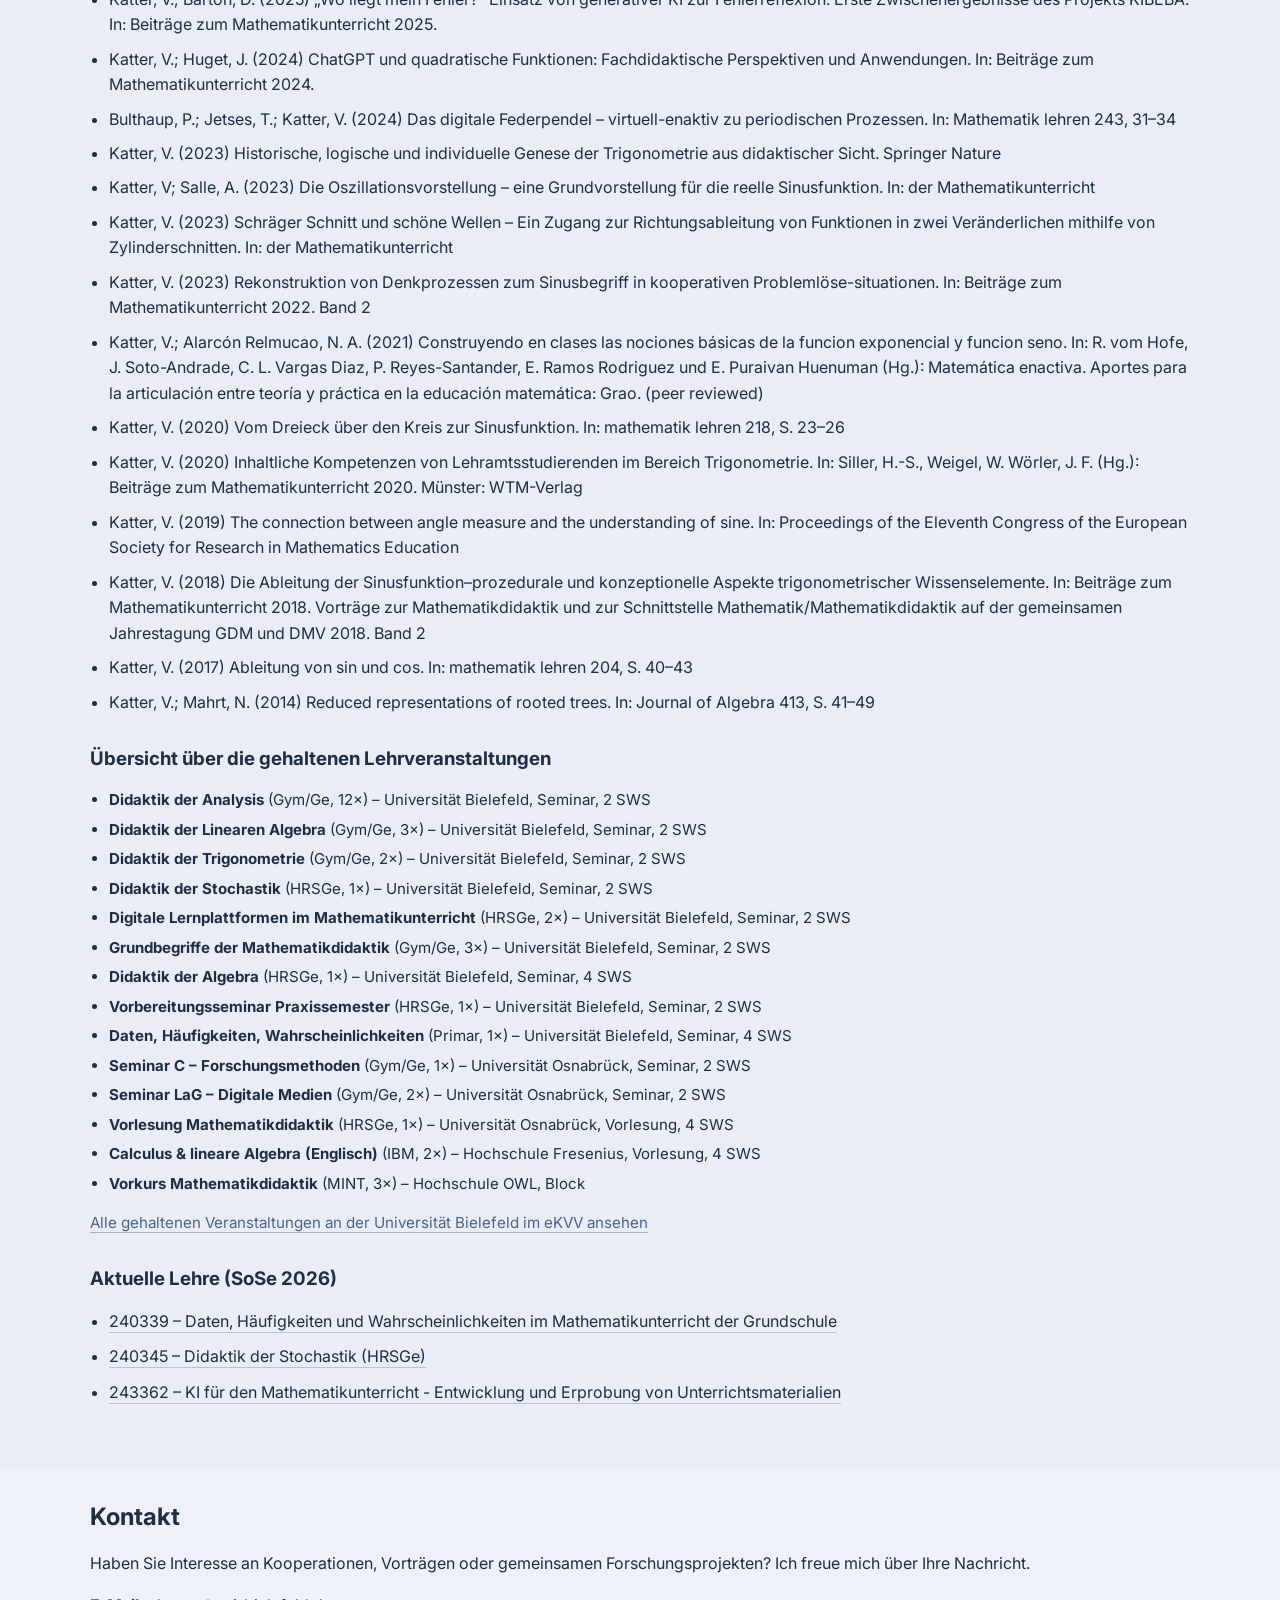
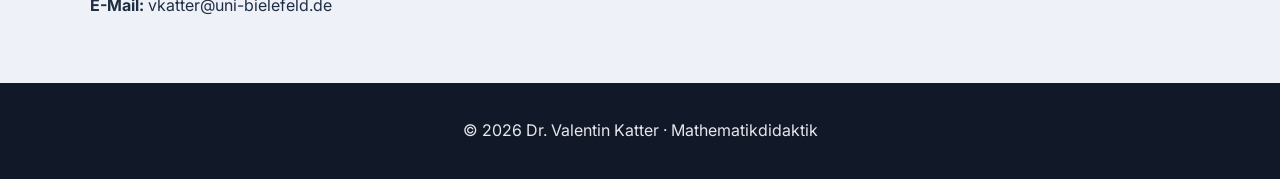
==== commit 603679b9: "Use equal-sized social media icons in hero links" ====
--- a/index.html
+++ b/index.html
@@ -37,9 +37,33 @@
           />
           <p class="tag">Dr. Valentin Katter</p>
           <div class="social-links" aria-label="Social Links">
-            <a class="social-btn" href="https://www.researchgate.net/profile/Valentin-Katter" target="_blank" rel="noopener noreferrer">ResearchGate</a>
-            <a class="social-btn" href="https://www.linkedin.com/in/valentin-katter-74b142402/" target="_blank" rel="noopener noreferrer">LinkedIn</a>
-            <a class="social-btn" href="https://ekvv.uni-bielefeld.de/pers_publ/publ/PersonDetail.jsp?personId=78762114" target="_blank" rel="noopener noreferrer">Uni Bielefeld</a>
+            <a
+              class="social-btn"
+              href="https://www.researchgate.net/profile/Valentin-Katter"
+              target="_blank"
+              rel="noopener noreferrer"
+              aria-label="ResearchGate Profil"
+            >
+              <img class="social-icon" src="images/Researchgate.png" alt="" />
+            </a>
+            <a
+              class="social-btn"
+              href="https://www.linkedin.com/in/valentin-katter-74b142402/"
+              target="_blank"
+              rel="noopener noreferrer"
+              aria-label="LinkedIn Profil"
+            >
+              <img class="social-icon" src="images/linkedin-logo.webp" alt="" />
+            </a>
+            <a
+              class="social-btn"
+              href="https://ekvv.uni-bielefeld.de/pers_publ/publ/PersonDetail.jsp?personId=78762114"
+              target="_blank"
+              rel="noopener noreferrer"
+              aria-label="Uni Bielefeld eKVV Profil"
+            >
+              <img class="social-icon" src="images/Unilogo.png" alt="" />
+            </a>
           </div>
           <h1>Mathematik lernen <br> - mit und ohne KI</h1>
           
--- a/styles.css
+++ b/styles.css
@@ -128,21 +128,26 @@
   display: inline-flex;
   align-items: center;
   justify-content: center;
-  min-width: 112px;
-  padding: 0.42rem 0.78rem;
-  border-radius: 999px;
+  width: 46px;
+  height: 46px;
+  padding: 0.35rem;
+  border-radius: 12px;
   border: 1px solid #c4cede;
   background: rgba(255, 255, 255, 0.8);
   text-decoration: none;
-  color: var(--text);
-  font-size: 0.88rem;
-  font-weight: 600;
   transition: all 0.2s ease;
 }
 
 .social-btn:hover {
   background: #ffffff;
   border-color: #94a7c4;
+  transform: translateY(-1px);
+}
+
+.social-icon {
+  width: 100%;
+  height: 100%;
+  object-fit: contain;
 }
 
 .hero-text {
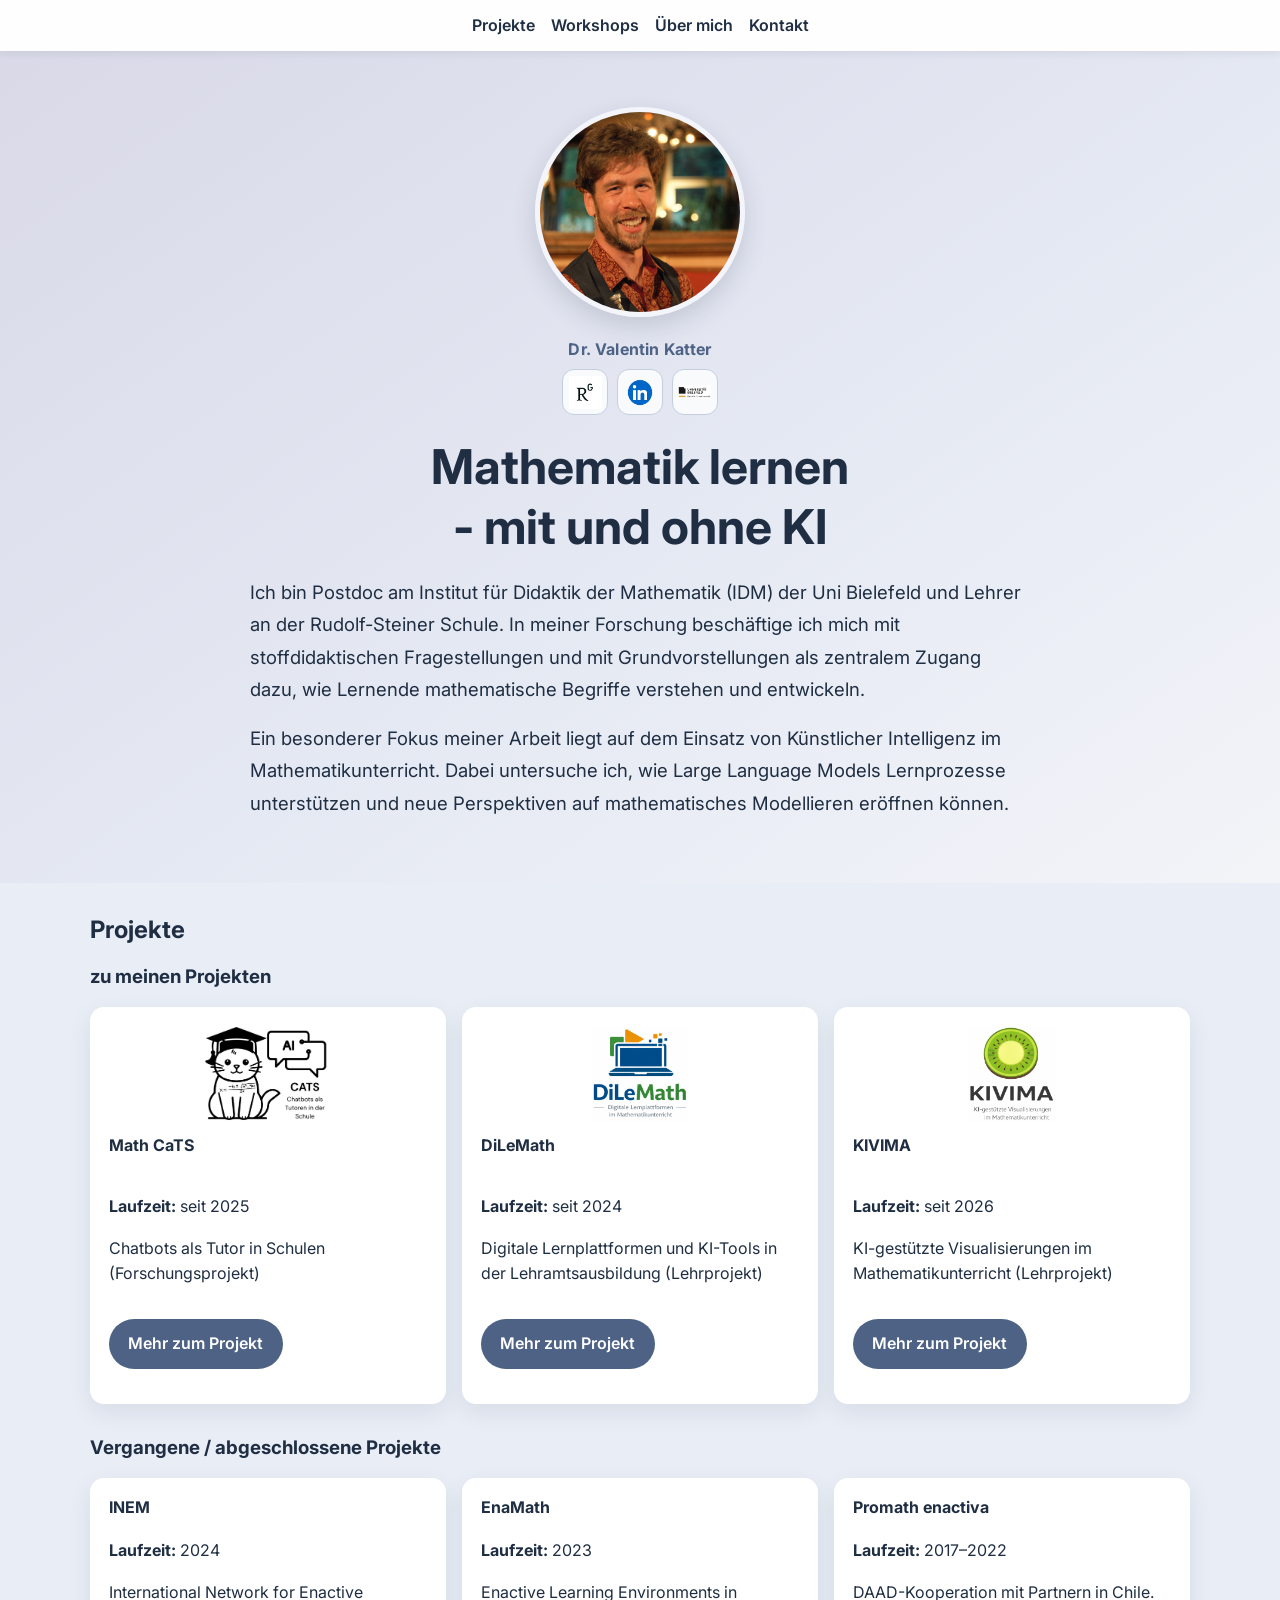
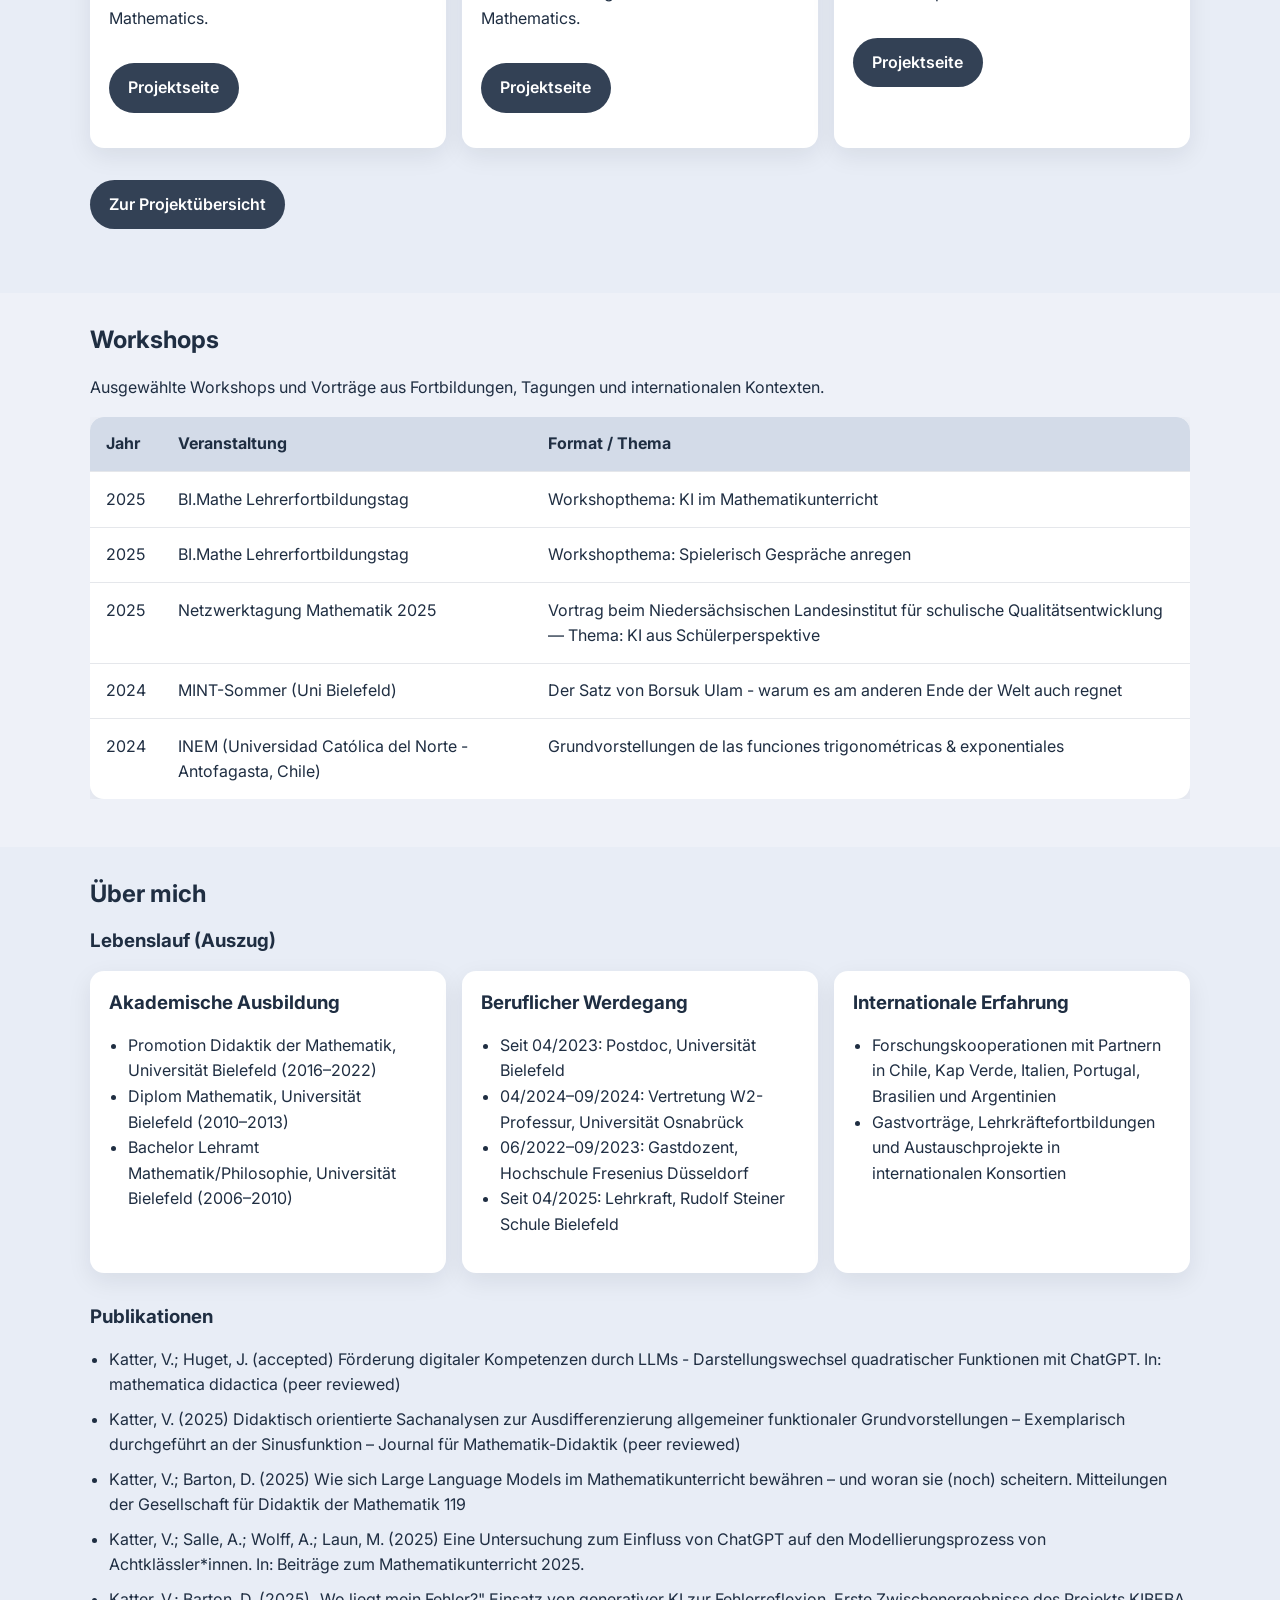
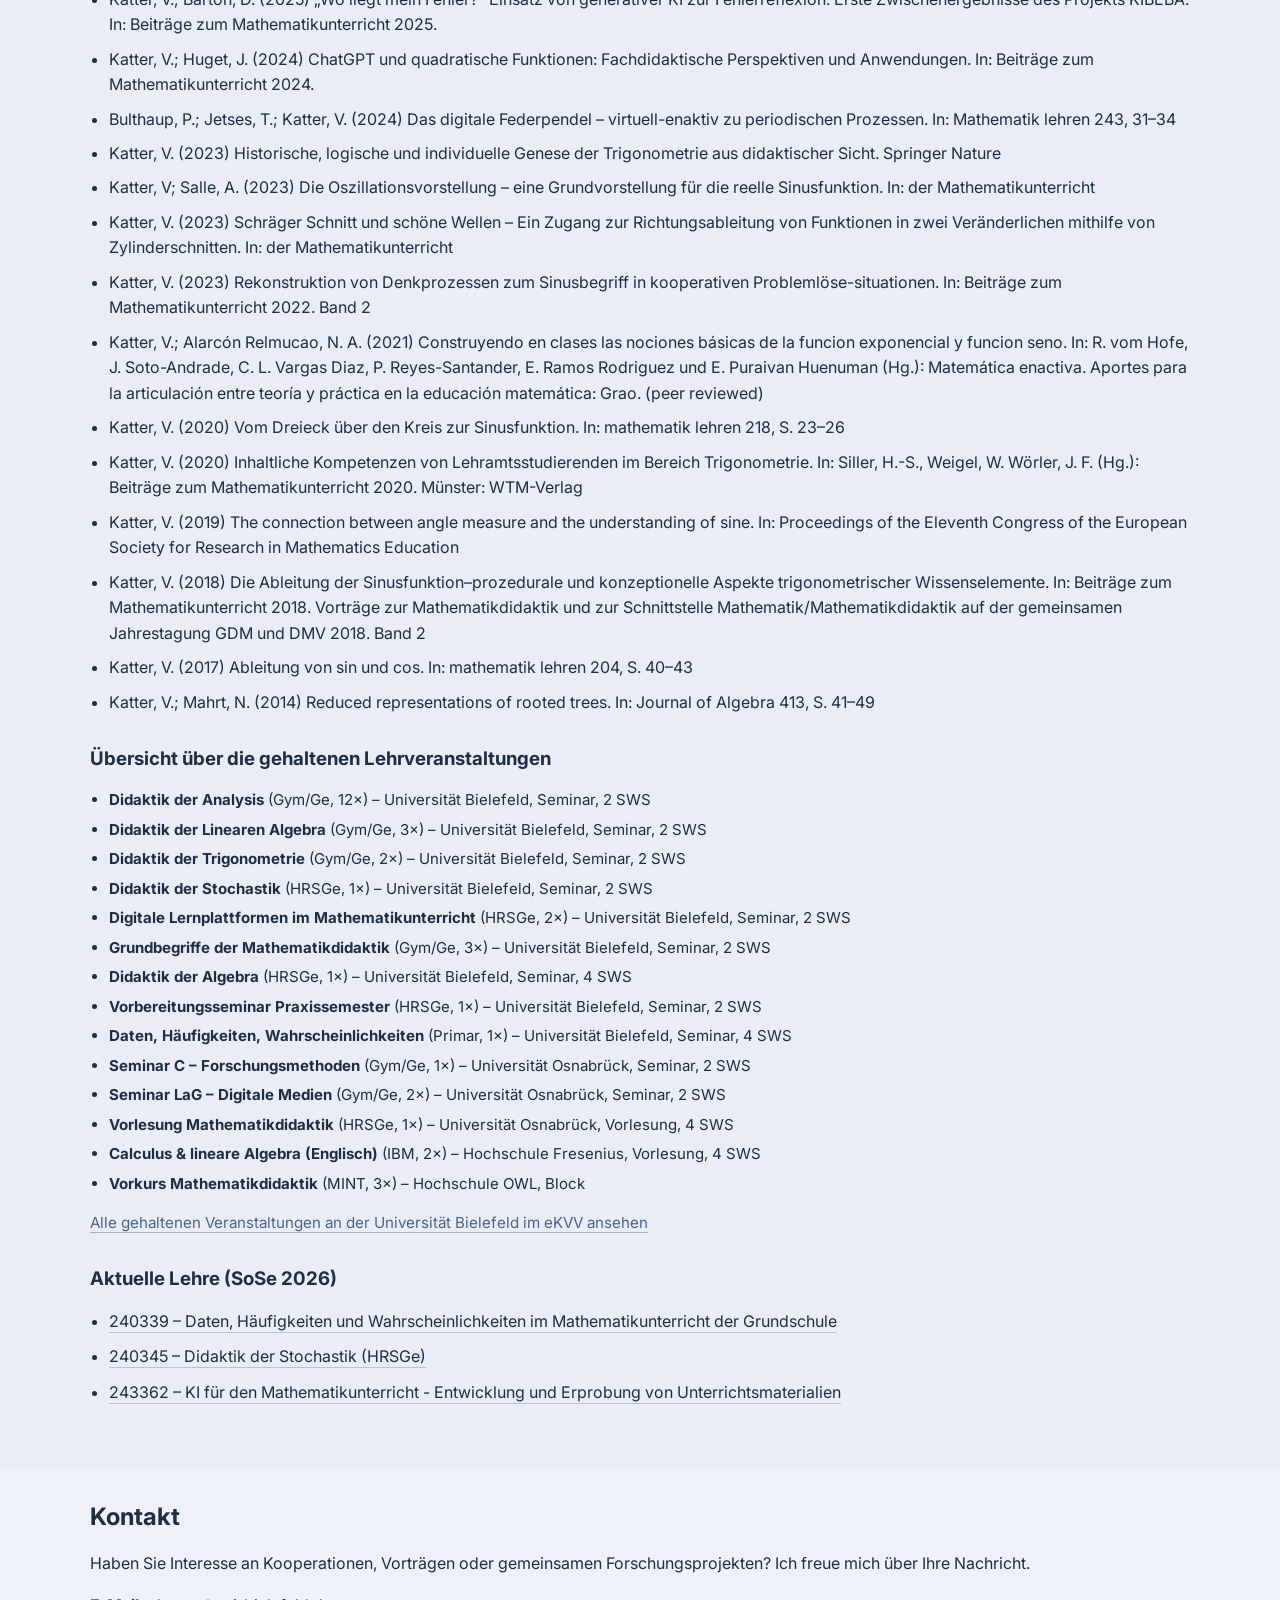
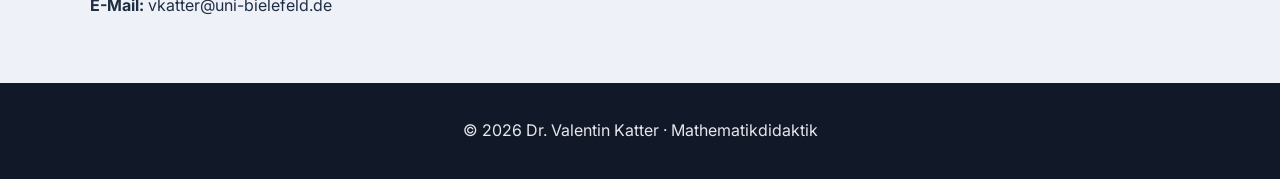
==== commit 23165835: "Refine project descriptions in index.html" ====
--- a/index.html
+++ b/index.html
@@ -69,7 +69,7 @@
           
           <div class="hero-text">
             <p>
-              Ich bin Postdoc in der Mathematikdidaktik am Institut für Didaktik der Mathematik (IDM) der Uni Bielefeld und Lehrer an der Rudolf-Steiner Schule. In meiner Forschung beschäftige ich mich mit Stoffdidaktik und insbesondere mit Grundvorstellungen als zentralem Zugang dazu, wie Lernende mathematische Begriffe verstehen und entwickeln.
+              Ich bin Postdoc am Institut für Didaktik der Mathematik (IDM) der Uni Bielefeld und Lehrer an der Rudolf-Steiner Schule. In meiner Forschung beschäftige ich mich mit stoffdidaktischen Fragestellungen und mit Grundvorstellungen als zentralem Zugang dazu, wie Lernende mathematische Begriffe verstehen und entwickeln.
             </p>
             <p>
               Ein besonderer Fokus meiner Arbeit liegt auf dem Einsatz von Künstlicher Intelligenz im Mathematikunterricht. Dabei untersuche ich, wie Large Language Models Lernprozesse unterstützen und neue Perspektiven auf mathematisches Modellieren eröffnen können.
@@ -87,21 +87,21 @@
               <img class="project-logo" src="projects/Math_CaTS/CATS_Logo.jpg" alt="Math CaTS Logo" />
               <h4 class="project-title">Math CaTS</h4>
               <p><strong>Laufzeit:</strong> seit 2025 </p>
-              <p>Chatbots als Tutor in Schulen (Bielefelder Nachwuchsfonds, Universität Bielefeld).</p>
+              <p>Chatbots als Tutor in Schulen (Forschungsprojekt)</p>
               <p><a class="btn" href="projects/math-cats.html">Mehr zum Projekt</a></p>
               </article>
             <article class="card">
               <img class="project-logo" src="projects/DiLeMath-Logo.png" alt="DiLeMath Logo" />
               <h4 class="project-title">DiLeMath</h4>
               <p><strong>Laufzeit:</strong> seit 2024</p>
-              <p>Digitale Lernplattformen und KI-Tools in der Lehramtsausbildung.</p>
+              <p>Digitale Lernplattformen und KI-Tools in der Lehramtsausbildung (Lehrprojekt)</p>
               <p><a class="btn" href="projects/dilemath.html">Mehr zum Projekt</a></p>
             </article>
             <article class="card">
               <img class="project-logo kivima-logo" src="KIVIMA-Logo_new.png" alt="KIVIMA Logo" />
               <h4 class="project-title">KIVIMA</h4>
               <p><strong>Laufzeit:</strong> seit 2026</p>
-              <p>Qualitätsfonds für Lehre, Universität Bielefeld.</p>
+              <p> KI-gestützte Visualisierungen im Mathematikunterricht (Lehrprojekt)</p>
               <p><a class="btn" href="projects/qf-visualisierung.html">Mehr zum Projekt</a></p>
             </article>
           </div>
